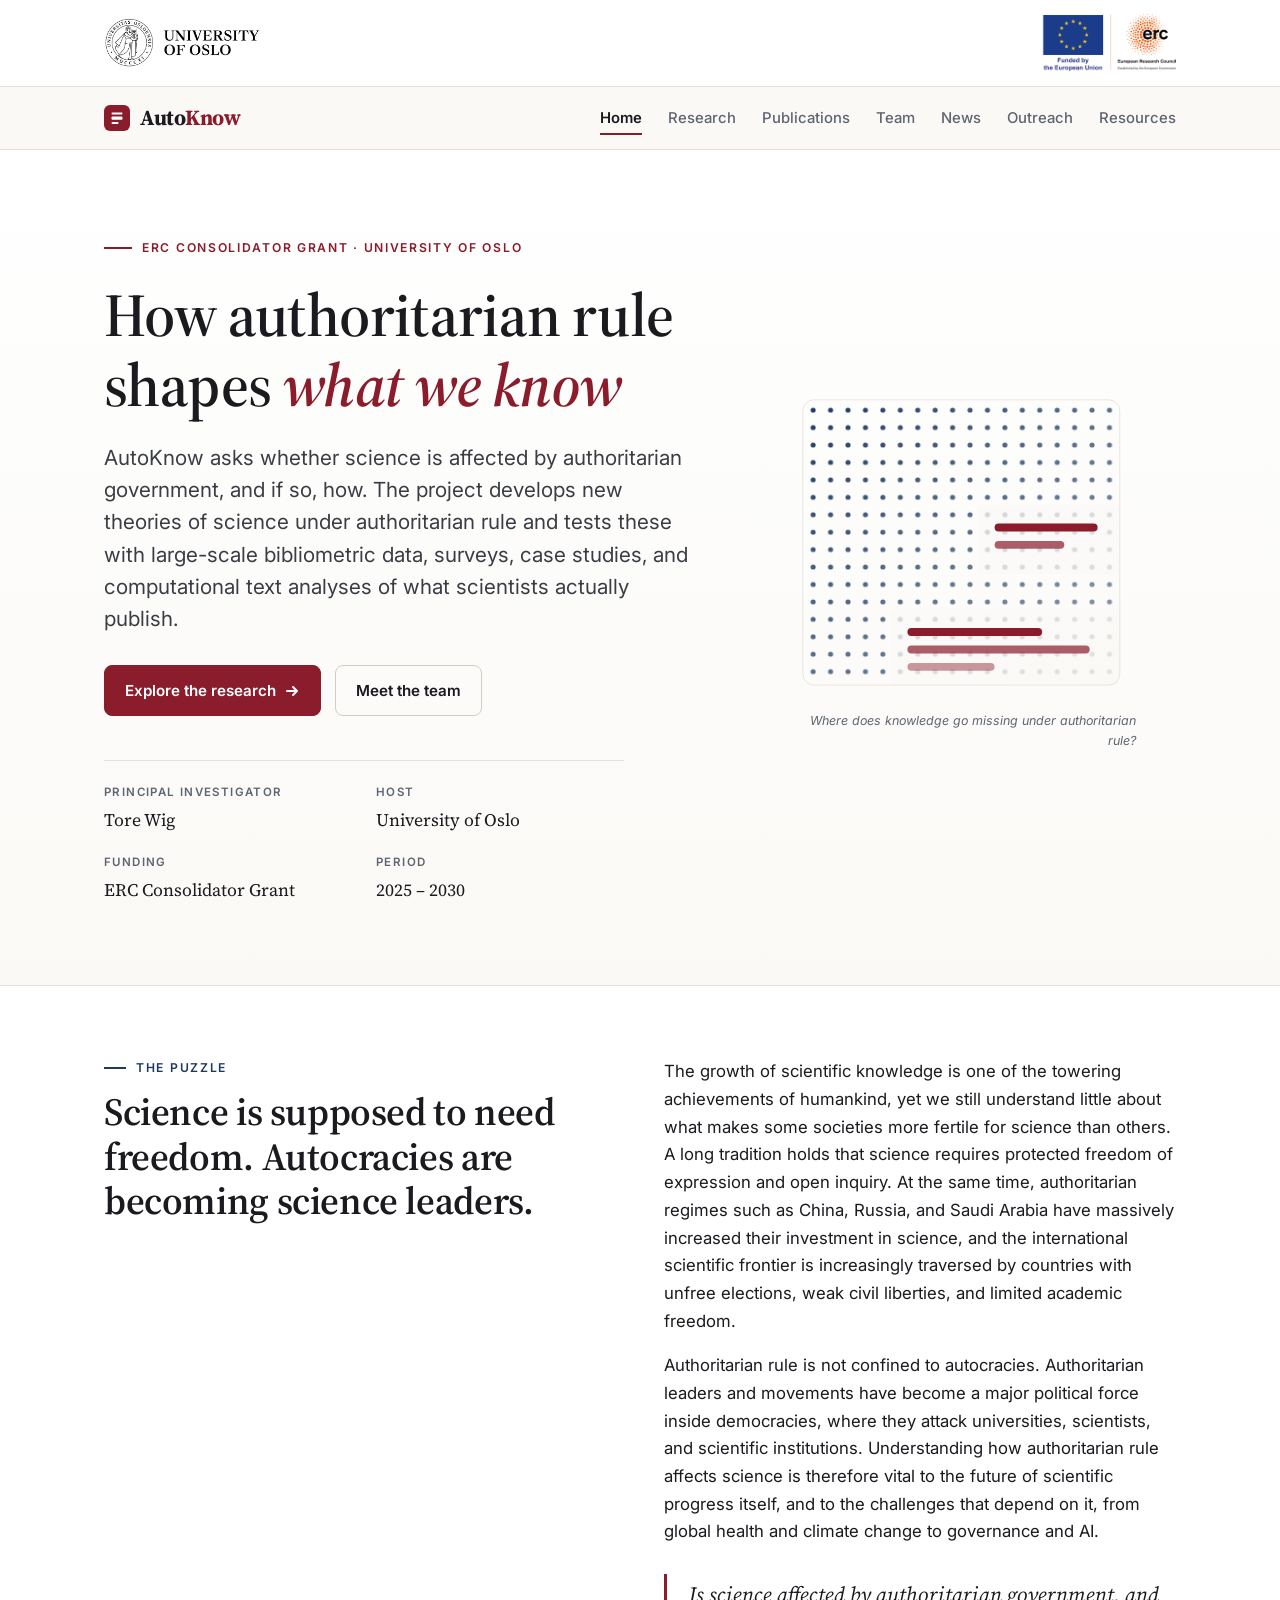
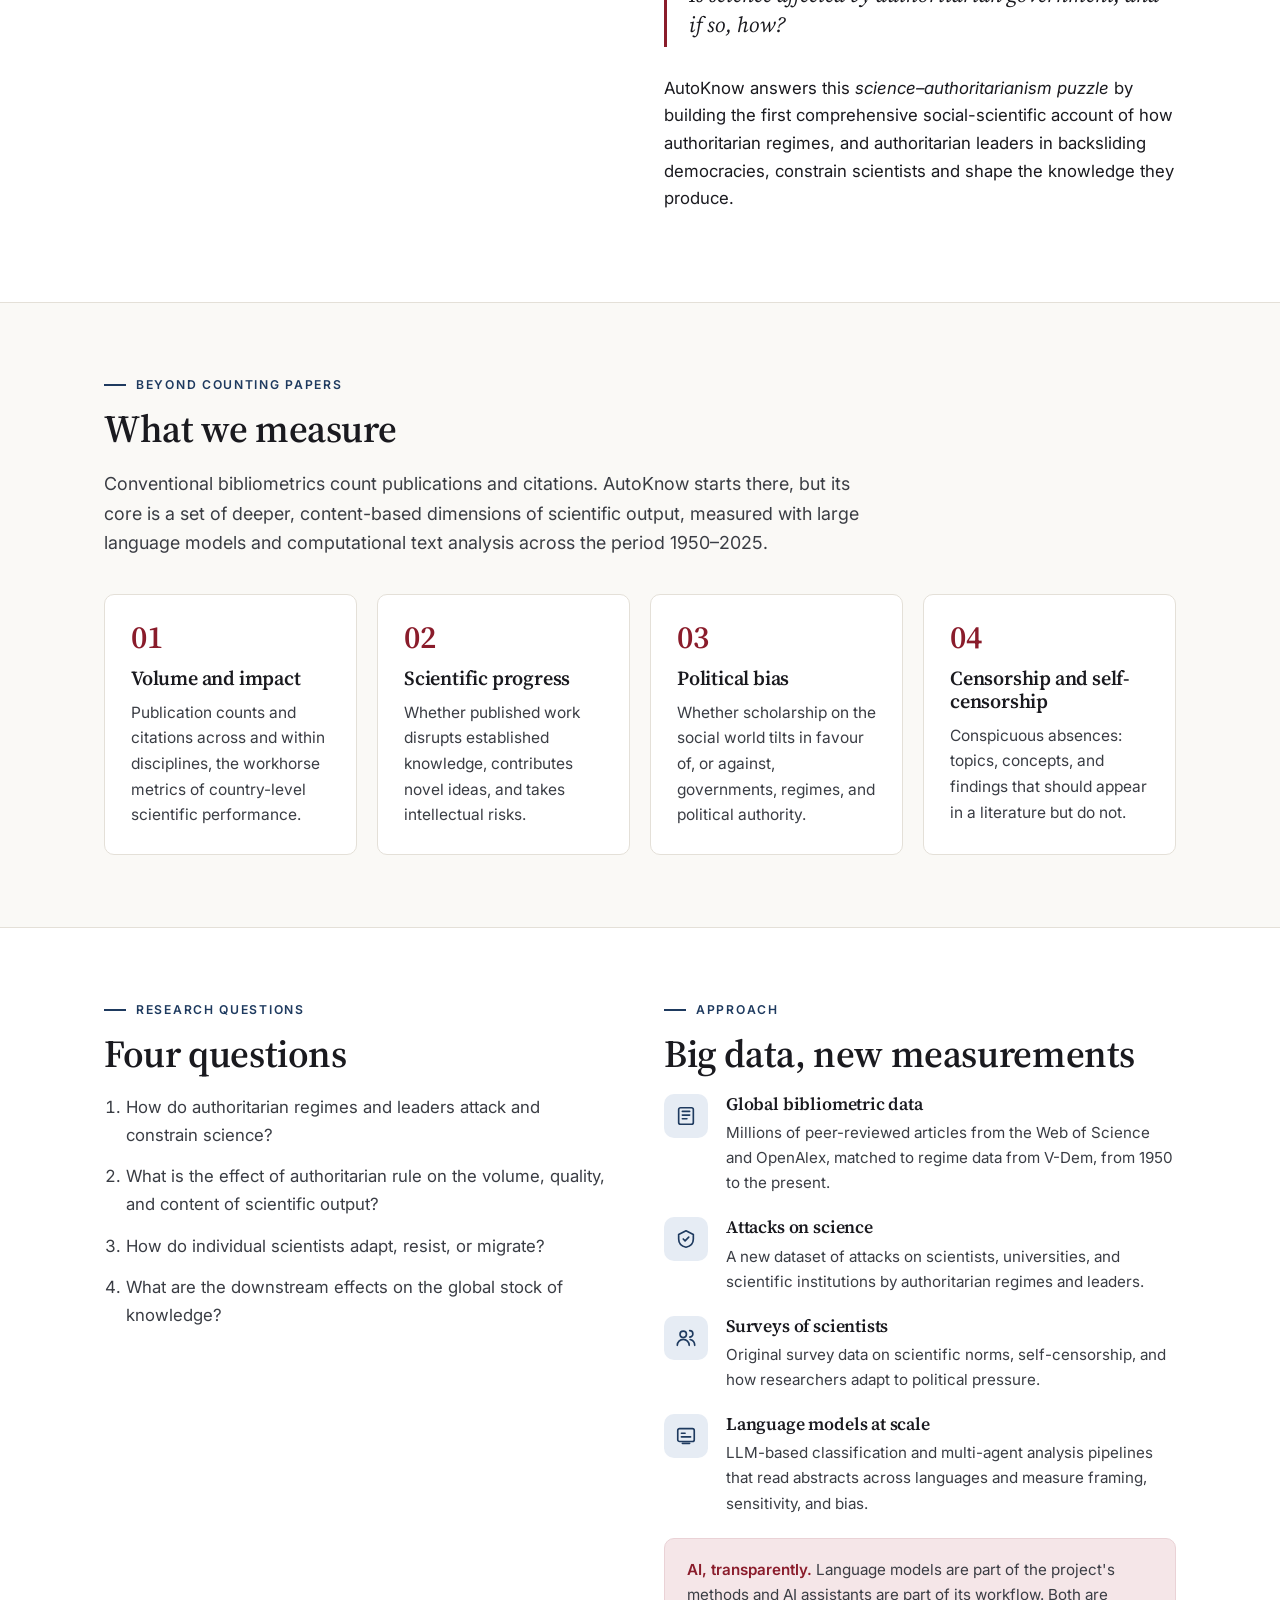
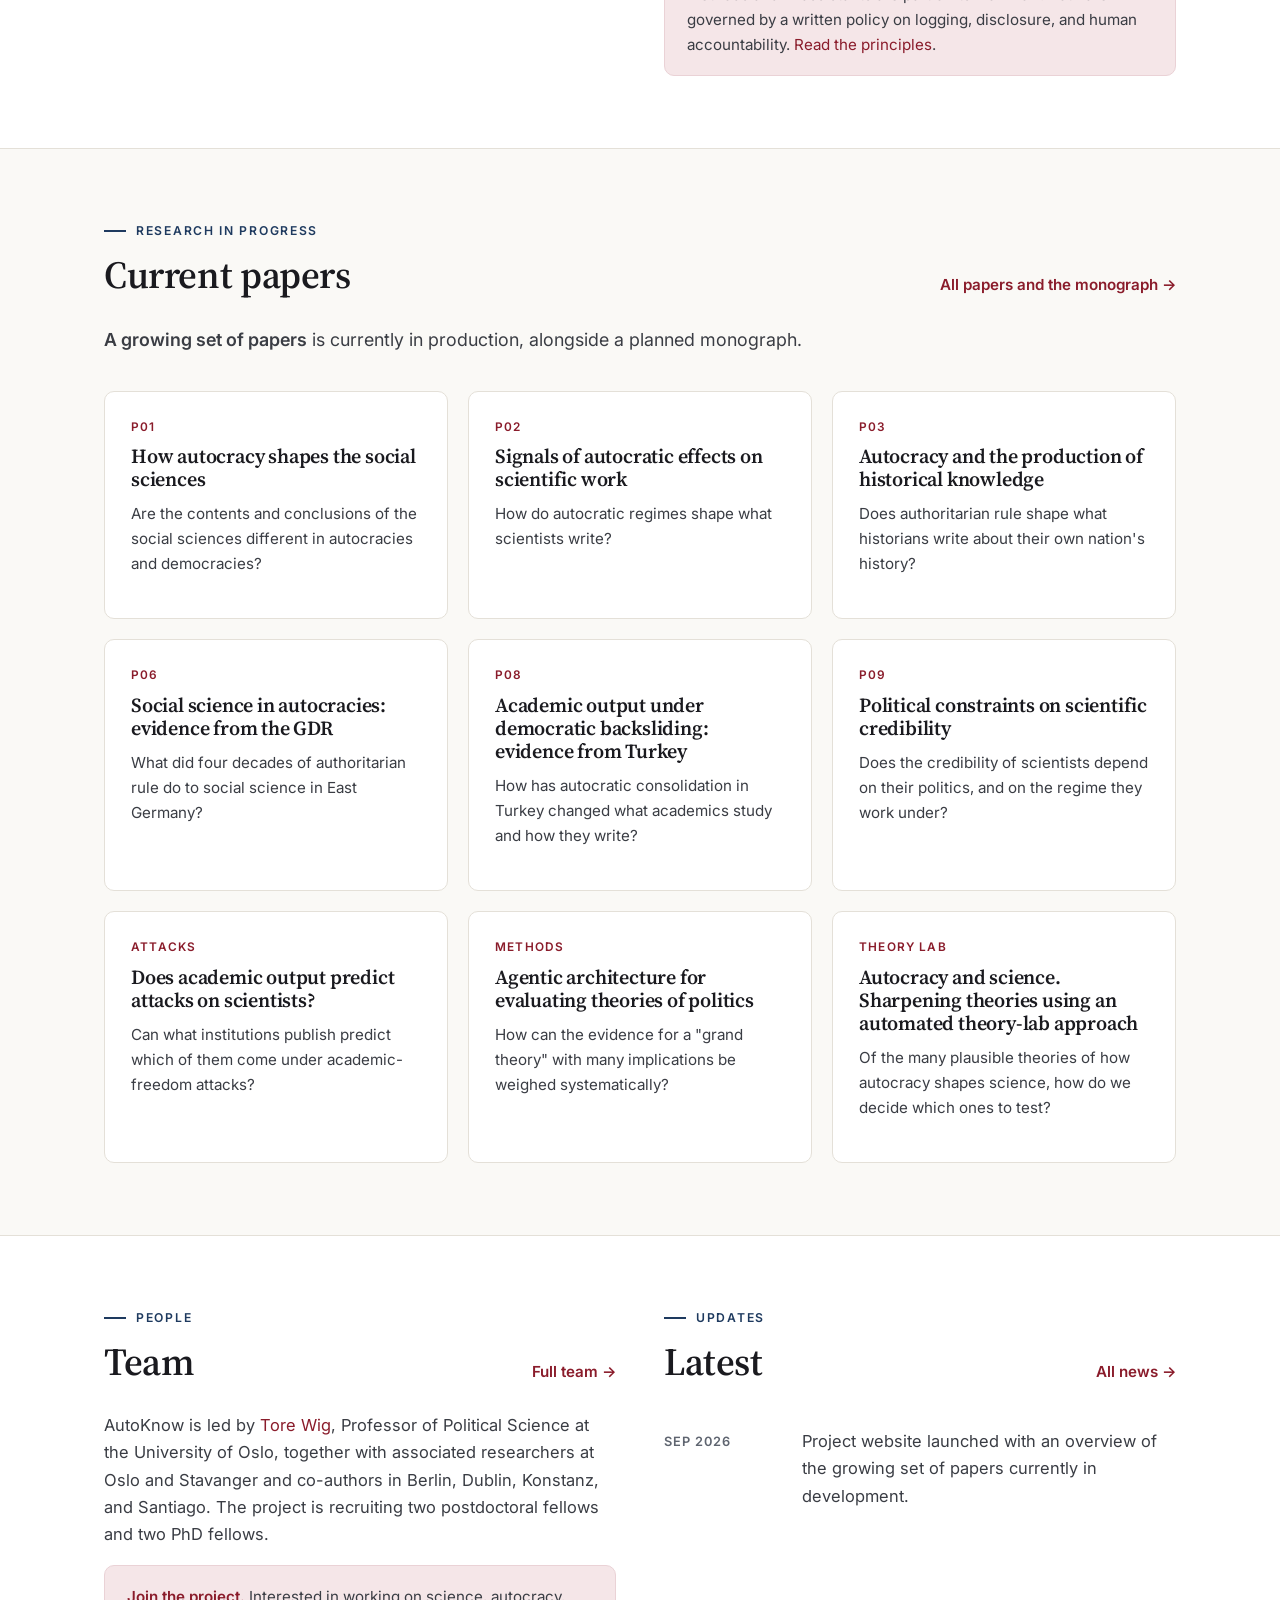
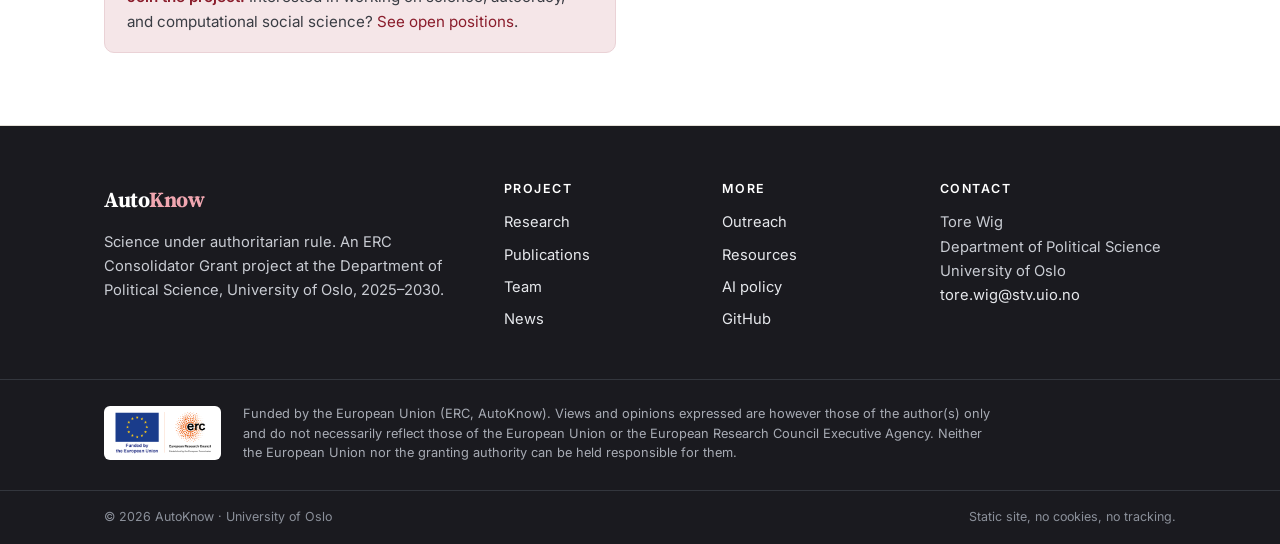
==== index.html @ f46d0885 "Launch AutoKnow project website Co-Authored-By: Claude Fable 5.1 <noreply@anthropic.com>" ====
<!DOCTYPE html>
<html lang="en">
<head>
<meta charset="UTF-8">
<meta name="viewport" content="width=device-width, initial-scale=1.0">
<title>AutoKnow — Science under Authoritarian Rule</title>
<meta name="description" content="AutoKnow is an ERC Consolidator Grant project at the University of Oslo (PI Tore Wig) studying how authoritarian rule constrains science and shapes the production of scientific knowledge.">
<meta property="og:type" content="website">
<meta property="og:title" content="AutoKnow — Science under Authoritarian Rule">
<meta property="og:description" content="How does authoritarian rule constrain science and shape scientific knowledge? An ERC Consolidator Grant project at the University of Oslo.">
<meta property="og:site_name" content="AutoKnow">
<link rel="icon" href="assets/favicon.svg" type="image/svg+xml">
<link rel="preconnect" href="https://fonts.googleapis.com">
<link rel="preconnect" href="https://fonts.gstatic.com" crossorigin>
<link href="https://fonts.googleapis.com/css2?family=Inter:wght@400;500;600&family=Source+Serif+4:ital,opsz,wght@0,8..60,400;0,8..60,600;1,8..60,400&display=swap" rel="stylesheet">
<link rel="stylesheet" href="assets/style.css">
</head>
<body>
<a class="skip" href="#main">Skip to content</a>

<div class="masthead">
  <div class="wrap mast-inner">
    <a class="mast-uio" href="https://www.uio.no/english/" target="_blank" rel="noopener"><img src="assets/uio-logo.png" alt="University of Oslo"></a>
    <a class="mast-erc" href="https://erc.europa.eu/" target="_blank" rel="noopener"><img src="assets/erc-eu-logo.png" alt="Funded by the European Union — European Research Council"></a>
  </div>
</div>

<nav class="nav" aria-label="Main">
  <div class="wrap">
    <a class="brand" href="index.html"><span class="mark" aria-hidden="true"><svg viewBox="0 0 64 64" fill="#fff"><rect x="10" y="10" width="44" height="8" rx="4"/><rect x="10" y="26" width="44" height="13" rx="4"/><rect x="10" y="48" width="28" height="8" rx="4"/></svg></span><span>Auto<em>Know</em></span></a>
    <button class="navtoggle" aria-expanded="false" aria-controls="navlinks" aria-label="Toggle navigation"><svg viewBox="0 0 20 20" fill="none" stroke="currentColor" stroke-width="2" stroke-linecap="round"><path d="M3 5h14M3 10h14M3 15h14"/></svg></button>
    <ul class="navlinks" id="navlinks">
      <li><a href="index.html" aria-current="page">Home</a></li>
      <li><a href="papers.html">Research</a></li>
      <li><a href="publications.html">Publications</a></li>
      <li><a href="team.html">Team</a></li>
      <li><a href="news.html">News</a></li>
      <li><a href="media.html">Outreach</a></li>
      <li><a href="links.html">Resources</a></li>
    </ul>
  </div>
</nav>

<main id="main">

<header class="hero">
  <div class="wrap">
    <div>
      <span class="eyebrow">ERC Consolidator Grant · University of Oslo</span>
      <h1>How authoritarian rule shapes <em>what we know</em></h1>
      <p class="lede">AutoKnow asks whether science is affected by authoritarian government, and if so, how. The project develops new theories of science under authoritarian rule and tests these with large-scale bibliometric data, surveys, case studies, and computational text analyses of what scientists actually publish.</p>
      <div class="hero-cta">
        <a class="btn" href="papers.html">Explore the research <svg viewBox="0 0 16 16" fill="none" stroke="currentColor" stroke-width="2" stroke-linecap="round" stroke-linejoin="round"><path d="M3 8h10M9 4l4 4-4 4"/></svg></a>
        <a class="btn ghost" href="team.html">Meet the team</a>
      </div>
      <div class="facts">
        <div class="fact"><b>Principal investigator</b><span>Tore Wig</span></div>
        <div class="fact"><b>Host</b><span>University of Oslo</span></div>
        <div class="fact"><b>Funding</b><span>ERC Consolidator Grant</span></div>
        <div class="fact"><b>Period</b><span>2025 – 2030</span></div>
      </div>
    </div>
    <figure class="hero-art" aria-hidden="true">
      <svg viewBox="0 0 440 400" xmlns="http://www.w3.org/2000/svg">
        <defs>
          <pattern id="dots" width="22" height="22" patternUnits="userSpaceOnUse"><circle cx="11" cy="11" r="3.2" fill="#1e3a5f"/></pattern>
          <pattern id="dotsfade" width="22" height="22" patternUnits="userSpaceOnUse"><circle cx="11" cy="11" r="3.2" fill="#1e3a5f" opacity=".18"/></pattern>
          <linearGradient id="fade" x1="0" y1="0" x2="1" y2="1"><stop offset="0" stop-color="#fff" stop-opacity="0"/><stop offset="1" stop-color="#faf9f6" stop-opacity="1"/></linearGradient>
        </defs>
        <rect x="20" y="20" width="400" height="360" rx="14" fill="url(#dots)"/>
        <!-- suppressed regions -->
        <rect x="240" y="152" width="180" height="88" rx="6" fill="url(#dotsfade)"/>
        <rect x="240" y="152" width="180" height="88" rx="6" fill="#faf9f6" opacity=".75"/>
        <rect x="130" y="284" width="290" height="96" rx="6" fill="url(#dotsfade)"/>
        <rect x="130" y="284" width="290" height="96" rx="6" fill="#faf9f6" opacity=".75"/>
        <rect x="20" y="20" width="400" height="360" rx="14" fill="url(#fade)" opacity=".55"/>
        <!-- redaction bars -->
        <rect x="262" y="176" width="130" height="10" rx="5" fill="#8a1c2b"/>
        <rect x="262" y="198" width="88" height="10" rx="5" fill="#8a1c2b" opacity=".7"/>
        <rect x="152" y="308" width="170" height="10" rx="5" fill="#8a1c2b"/>
        <rect x="152" y="330" width="230" height="10" rx="5" fill="#8a1c2b" opacity=".7"/>
        <rect x="152" y="352" width="110" height="10" rx="5" fill="#8a1c2b" opacity=".45"/>
        <rect x="20" y="20" width="400" height="360" rx="14" fill="none" stroke="#e4e0d8"/>
      </svg>
      <figcaption>Where does knowledge go missing under authoritarian rule?</figcaption>
    </figure>
  </div>
</header>

<!-- THE PUZZLE -->
<section class="alt">
  <div class="wrap two-col">
    <div>
      <p class="kicker">The puzzle</p>
      <h2>Science is supposed to need freedom. Autocracies are becoming science leaders.</h2>
    </div>
    <div class="prose">
      <p>The growth of scientific knowledge is one of the towering achievements of humankind, yet we still understand little about what makes some societies more fertile for science than others. A long tradition holds that science requires protected freedom of expression and open inquiry. At the same time, authoritarian regimes such as China, Russia, and Saudi Arabia have massively increased their investment in science, and the international scientific frontier is increasingly traversed by countries with unfree elections, weak civil liberties, and limited academic freedom.</p>
      <p>Authoritarian rule is not confined to autocracies. Authoritarian leaders and movements have become a major political force inside democracies, where they attack universities, scientists, and scientific institutions. Understanding how authoritarian rule affects science is therefore vital to the future of scientific progress itself, and to the challenges that depend on it, from global health and climate change to governance and AI.</p>
      <div class="pull">Is science affected by authoritarian government, and if so, how?</div>
      <p>AutoKnow answers this <em>science–authoritarianism puzzle</em> by building the first comprehensive social-scientific account of how authoritarian regimes, and authoritarian leaders in backsliding democracies, constrain scientists and shape the knowledge they produce.</p>
    </div>
  </div>
</section>

<!-- WHAT WE MEASURE -->
<section>
  <div class="wrap">
    <p class="kicker">Beyond counting papers</p>
    <h2>What we measure</h2>
    <p class="intro">Conventional bibliometrics count publications and citations. AutoKnow starts there, but its core is a set of deeper, content-based dimensions of scientific output, measured with large language models and computational text analysis across the period 1950–2025.</p>
    <div class="grid grid-4">
      <div class="card"><div class="num">01</div><h3>Volume and impact</h3><p>Publication counts and citations across and within disciplines, the workhorse metrics of country-level scientific performance.</p></div>
      <div class="card"><div class="num">02</div><h3>Scientific progress</h3><p>Whether published work disrupts established knowledge, contributes novel ideas, and takes intellectual risks.</p></div>
      <div class="card"><div class="num">03</div><h3>Political bias</h3><p>Whether scholarship on the social world tilts in favour of, or against, governments, regimes, and political authority.</p></div>
      <div class="card"><div class="num">04</div><h3>Censorship and self-censorship</h3><p>Conspicuous absences: topics, concepts, and findings that should appear in a literature but do not.</p></div>
    </div>
  </div>
</section>

<!-- QUESTIONS + APPROACH -->
<section class="alt">
  <div class="wrap two-col">
    <div>
      <p class="kicker">Research questions</p>
      <h2>Four questions</h2>
      <ol style="padding-left:22px;margin:0;font-size:1.05rem;color:var(--ink-2);display:grid;gap:14px">
        <li>How do authoritarian regimes and leaders attack and constrain science?</li>
        <li>What is the effect of authoritarian rule on the volume, quality, and content of scientific output?</li>
        <li>How do individual scientists adapt, resist, or migrate?</li>
        <li>What are the downstream effects on the global stock of knowledge?</li>
      </ol>
    </div>
    <div>
      <p class="kicker">Approach</p>
      <h2>Big data, new measurements</h2>
      <div style="display:grid;gap:22px;margin-top:8px">
        <div class="feature"><div class="ico"><svg viewBox="0 0 24 24" fill="none" stroke="currentColor" stroke-width="1.8" stroke-linecap="round" stroke-linejoin="round"><path d="M4 19V5a2 2 0 0 1 2-2h12a2 2 0 0 1 2 2v14M4 19a2 2 0 0 0 2 2h12a2 2 0 0 0 2-2M8 7h8M8 11h8M8 15h5"/></svg></div><div><h3>Global bibliometric data</h3><p>Millions of peer-reviewed articles from the Web of Science and OpenAlex, matched to regime data from V-Dem, from 1950 to the present.</p></div></div>
        <div class="feature"><div class="ico"><svg viewBox="0 0 24 24" fill="none" stroke="currentColor" stroke-width="1.8" stroke-linecap="round" stroke-linejoin="round"><path d="M12 3l8 4v5c0 5-3.5 8-8 9-4.5-1-8-4-8-9V7l8-4z"/><path d="M9 12l2 2 4-4"/></svg></div><div><h3>Attacks on science</h3><p>A new dataset of attacks on scientists, universities, and scientific institutions by authoritarian regimes and leaders.</p></div></div>
        <div class="feature"><div class="ico"><svg viewBox="0 0 24 24" fill="none" stroke="currentColor" stroke-width="1.8" stroke-linecap="round" stroke-linejoin="round"><circle cx="9" cy="8" r="3.5"/><path d="M2.5 20a6.5 6.5 0 0 1 13 0"/><path d="M16 4a3.5 3.5 0 0 1 0 7M21.5 20a6.5 6.5 0 0 0-5-6.3"/></svg></div><div><h3>Surveys of scientists</h3><p>Original survey data on scientific norms, self-censorship, and how researchers adapt to political pressure.</p></div></div>
        <div class="feature"><div class="ico"><svg viewBox="0 0 24 24" fill="none" stroke="currentColor" stroke-width="1.8" stroke-linecap="round" stroke-linejoin="round"><rect x="3" y="4" width="18" height="14" rx="2"/><path d="M8 20h8M7 9h4M7 13h10"/></svg></div><div><h3>Language models at scale</h3><p>LLM-based classification and multi-agent analysis pipelines that read abstracts across languages and measure framing, sensitivity, and bias.</p></div></div>
      </div>
      <div class="callout" style="margin-top:22px"><b>AI, transparently.</b> Language models are part of the project's methods and AI assistants are part of its workflow. Both are governed by a written policy on logging, disclosure, and human accountability. <a href="papers.html#ai-policy">Read the principles</a>.</div>
    </div>
  </div>
</section>

<!-- PAPERS PREVIEW -->
<section>
  <div class="wrap">
    <div class="sec-head">
      <div><p class="kicker">Research in progress</p><h2>Current papers</h2></div>
      <a class="more" href="papers.html">All papers and the monograph →</a>
    </div>
    <p class="intro"><strong>A growing set of papers</strong> is currently in production, alongside a planned monograph.</p>
    <div class="papers">
      <article class="paper">
        <div class="pid">P01</div>
        <h3><a href="papers.html#p01">How autocracy shapes the social sciences</a></h3>
        <p>Are the contents and conclusions of the social sciences different in autocracies and democracies?</p>
      </article>
      <article class="paper">
        <div class="pid">P02</div>
        <h3><a href="papers.html#p02">Signals of autocratic effects on scientific work</a></h3>
        <p>How do autocratic regimes shape what scientists write?</p>
      </article>
      <article class="paper">
        <div class="pid">P03</div>
        <h3><a href="papers.html#p03">Autocracy and the production of historical knowledge</a></h3>
        <p>Does authoritarian rule shape what historians write about their own nation's history?</p>
      </article>
      <article class="paper">
        <div class="pid">P06</div>
        <h3><a href="papers.html#p06">Social science in autocracies: evidence from the GDR</a></h3>
        <p>What did four decades of authoritarian rule do to social science in East Germany?</p>
      </article>
      <article class="paper">
        <div class="pid">P08</div>
        <h3><a href="papers.html#p08">Academic output under democratic backsliding: evidence from Turkey</a></h3>
        <p>How has autocratic consolidation in Turkey changed what academics study and how they write?</p>
      </article>
      <article class="paper">
        <div class="pid">P09</div>
        <h3><a href="papers.html#p09">Political constraints on scientific credibility</a></h3>
        <p>Does the credibility of scientists depend on their politics, and on the regime they work under?</p>
      </article>
      <article class="paper">
        <div class="pid">Attacks</div>
        <h3><a href="papers.html#attacks">Does academic output predict attacks on scientists?</a></h3>
        <p>Can what institutions publish predict which of them come under academic-freedom attacks?</p>
      </article>
      <article class="paper">
        <div class="pid">Methods</div>
        <h3><a href="papers.html#agentic">Agentic architecture for evaluating theories of politics</a></h3>
        <p>How can the evidence for a "grand theory" with many implications be weighed systematically?</p>
      </article>
      <article class="paper">
        <div class="pid">Theory Lab</div>
        <h3><a href="papers.html#theorylab">Autocracy and science. Sharpening theories using an automated theory-lab approach</a></h3>
        <p>Of the many plausible theories of how autocracy shapes science, how do we decide which ones to test?</p>
      </article>
    </div>
  </div>
</section>

<!-- TEAM + NEWS -->
<section class="alt">
  <div class="wrap two-col">
    <div>
      <div class="sec-head"><div><p class="kicker">People</p><h2>Team</h2></div><a class="more" href="team.html">Full team →</a></div>
      <p style="color:var(--ink-2)">AutoKnow is led by <a href="team.html">Tore Wig</a>, Professor of Political Science at the University of Oslo, together with associated researchers at Oslo and Stavanger and co-authors in Berlin, Dublin, Konstanz, and Santiago. The project is recruiting two postdoctoral fellows and two PhD fellows.</p>
      <div class="callout"><b>Join the project.</b> Interested in working on science, autocracy, and computational social science? <a href="team.html#positions">See open positions</a>.</div>
    </div>
    <div>
      <div class="sec-head"><div><p class="kicker">Updates</p><h2>Latest</h2></div><a class="more" href="news.html">All news →</a></div>
      <div class="newslist">
        <div class="newsitem"><time>Sep 2026</time><p>Project website launched with an overview of the growing set of papers currently in development.</p></div>
      </div>
    </div>
  </div>
</section>

</main>

<footer>
  <div class="wrap foot-grid">
    <div>
      <a class="brand" href="index.html"><span>Auto<em>Know</em></span></a>
      <p>Science under authoritarian rule. An ERC Consolidator Grant project at the Department of Political Science, University of Oslo, 2025–2030.</p>
    </div>
    <div>
      <h4>Project</h4>
      <ul><li><a href="papers.html">Research</a></li><li><a href="publications.html">Publications</a></li><li><a href="team.html">Team</a></li><li><a href="news.html">News</a></li></ul>
    </div>
    <div>
      <h4>More</h4>
      <ul><li><a href="media.html">Outreach</a></li><li><a href="links.html">Resources</a></li><li><a href="papers.html#ai-policy">AI policy</a></li><li><a href="https://github.com/torewig" target="_blank" rel="noopener">GitHub</a></li></ul>
    </div>
    <div>
      <h4>Contact</h4>
      <p>Tore Wig<br>Department of Political Science<br>University of Oslo<br><a href="mailto:tore.wig@stv.uio.no">tore.wig@stv.uio.no</a></p>
    </div>
  </div>
  <div class="funding">
    <div class="wrap">
      <img src="assets/erc-eu-logo.png" alt="Funded by the European Union — European Research Council">
      <span>Funded by the European Union (ERC, AutoKnow). Views and opinions expressed are however those of the author(s) only and do not necessarily reflect those of the European Union or the European Research Council Executive Agency. Neither the European Union nor the granting authority can be held responsible for them.</span>
    </div>
  </div>
  <div class="colophon"><div class="wrap"><span>© <span data-year>2026</span> AutoKnow · University of Oslo</span><span>Static site, no cookies, no tracking.</span></div></div>
</footer>

<script src="assets/site.js"></script>
</body>
</html>
---- assets/style.css ----
/* ==========================================================================
   AutoKnow — project website stylesheet
   Fonts: Source Serif 4 (display) + Inter (text), loaded from Google Fonts.
   ========================================================================== */

:root{
  --paper:#faf9f6;
  --white:#ffffff;
  --ink:#1a1a1f;
  --ink-2:#3a3d44;
  --muted:#5f6570;
  --line:#e4e0d8;
  --line-2:#d3cec4;
  --soft:#f2efe9;
  --accent:#8a1c2b;        /* oxblood */
  --accent-2:#b5303f;
  --accent-soft:#f5e6e8;
  --navy:#1e3a5f;
  --navy-soft:#e6ecf4;
  --gold:#b8862b;
  --serif:"Source Serif 4","Iowan Old Style","Palatino Linotype",Georgia,"Times New Roman",serif;
  --sans:"Inter",-apple-system,BlinkMacSystemFont,"Segoe UI",Roboto,Helvetica,Arial,sans-serif;
  --maxw:1120px;
  --radius:10px;
  --shadow:0 10px 30px rgba(26,26,31,.08);
}

*{box-sizing:border-box}
html{scroll-behavior:smooth;-webkit-text-size-adjust:100%}
body{
  margin:0;
  font-family:var(--sans);
  font-size:16.5px;
  line-height:1.65;
  color:var(--ink);
  background:var(--paper);
  -webkit-font-smoothing:antialiased;
}
img{max-width:100%}
a{color:var(--accent);text-decoration:none}
a:hover{text-decoration:underline;text-underline-offset:3px}
a:focus-visible,button:focus-visible{outline:2px solid var(--navy);outline-offset:3px;border-radius:4px}
h1,h2,h3,h4{font-family:var(--serif);font-weight:600;line-height:1.15;letter-spacing:-0.01em;margin:0}
h1{font-size:clamp(2.3rem,5vw,3.8rem)}
h2{font-size:clamp(1.7rem,3.3vw,2.4rem)}
h3{font-size:1.25rem}
p{margin:0 0 1em}
strong,b{font-weight:600}
.wrap{max-width:var(--maxw);margin:0 auto;padding:0 24px}
.skip{position:absolute;left:-999px;top:8px;background:var(--ink);color:#fff;padding:8px 14px;z-index:999;border-radius:6px}
.skip:focus{left:12px}

/* --------------------------------------------------------------------------
   Masthead + nav
   -------------------------------------------------------------------------- */
.masthead{background:var(--white);border-bottom:1px solid var(--line)}
.mast-inner{display:flex;align-items:center;justify-content:space-between;gap:20px;padding:14px 24px}
.mast-inner a{display:block;line-height:0}
.mast-inner a:hover{text-decoration:none;opacity:.85}
.mast-uio img{height:50px;width:auto}
.mast-erc img{height:58px;width:auto}
@media(max-width:560px){.mast-uio img{height:34px}.mast-erc img{height:40px}}

.nav{
  position:sticky;top:0;z-index:50;
  background:rgba(250,249,246,.92);
  backdrop-filter:saturate(180%) blur(12px);
  -webkit-backdrop-filter:saturate(180%) blur(12px);
  border-bottom:1px solid var(--line);
}
.nav .wrap{display:flex;align-items:center;justify-content:space-between;height:62px}
.brand{font-family:var(--serif);font-weight:700;font-size:1.35rem;letter-spacing:-0.02em;color:var(--ink);display:flex;align-items:center;gap:10px}
.brand:hover{text-decoration:none}
.brand .mark{width:26px;height:26px;border-radius:6px;background:var(--accent);display:inline-grid;place-items:center;flex:none}
.brand .mark svg{width:16px;height:16px;display:block}
.brand em{font-style:normal;color:var(--accent)}
.navlinks{display:flex;gap:26px;font-size:.93rem;font-weight:500;margin:0;padding:0;list-style:none}
.navlinks a{color:var(--muted);padding:6px 0;border-bottom:2px solid transparent}
.navlinks a:hover{color:var(--ink);text-decoration:none}
.navlinks a[aria-current="page"]{color:var(--ink);font-weight:600;border-bottom-color:var(--accent)}
.navtoggle{display:none;background:none;border:1px solid var(--line-2);border-radius:8px;padding:8px 10px;cursor:pointer;color:var(--ink)}
.navtoggle svg{display:block;width:20px;height:20px}
@media(max-width:800px){
  .navtoggle{display:block}
  .navlinks{
    display:none;position:absolute;left:0;right:0;top:62px;
    flex-direction:column;gap:0;background:var(--white);border-bottom:1px solid var(--line);
    padding:8px 24px 14px;box-shadow:var(--shadow);
  }
  .navlinks.open{display:flex}
  .navlinks a{display:block;padding:12px 0;border-bottom:1px solid var(--line)}
  .navlinks a[aria-current="page"]{border-bottom-color:var(--line)}
  .navlinks li:last-child a{border-bottom:none}
}

/* --------------------------------------------------------------------------
   Hero (home)
   -------------------------------------------------------------------------- */
.hero{
  position:relative;overflow:hidden;
  background:linear-gradient(180deg,#fff 0%,var(--paper) 100%);
  border-bottom:1px solid var(--line);
}
.hero .wrap{display:grid;grid-template-columns:minmax(0,1.25fr) minmax(0,.9fr);gap:48px;align-items:center;padding-top:80px;padding-bottom:80px}
@media(max-width:900px){.hero .wrap{grid-template-columns:1fr;padding-top:56px;padding-bottom:56px}.hero-art{display:none}}
.eyebrow{
  display:inline-flex;align-items:center;gap:10px;
  font-size:.76rem;font-weight:600;letter-spacing:.14em;text-transform:uppercase;color:var(--accent);
  margin-bottom:22px;
}
.eyebrow::before{content:"";width:28px;height:2px;background:var(--accent)}
.hero h1{margin-bottom:22px}
.hero h1 em{font-style:italic;color:var(--accent)}
.lede{font-size:clamp(1.08rem,1.9vw,1.3rem);color:var(--ink-2);max-width:620px;line-height:1.55}
.hero-cta{display:flex;flex-wrap:wrap;gap:14px;margin-top:30px}
.btn{
  display:inline-flex;align-items:center;gap:8px;
  font-weight:600;font-size:.95rem;padding:12px 20px;border-radius:8px;
  border:1px solid var(--accent);background:var(--accent);color:#fff;transition:background .15s,transform .15s;
}
.btn:hover{background:var(--accent-2);text-decoration:none;transform:translateY(-1px)}
.btn.ghost{background:transparent;color:var(--ink);border-color:var(--line-2)}
.btn.ghost:hover{background:var(--white);border-color:var(--ink)}
.btn svg{width:16px;height:16px}
.facts{display:grid;grid-template-columns:repeat(2,minmax(0,1fr));gap:18px 24px;margin-top:44px;border-top:1px solid var(--line);padding-top:22px;max-width:520px}
.fact{padding-right:18px}
.fact b{display:block;font-size:.72rem;letter-spacing:.12em;text-transform:uppercase;color:var(--muted);font-weight:600;margin-bottom:4px}
.fact span{font-family:var(--serif);font-size:1.1rem;color:var(--ink)}
.hero-art{position:relative}
.hero-art svg{width:100%;height:auto;display:block}
.hero-art figcaption{font-size:.78rem;color:var(--muted);margin-top:10px;text-align:right;font-style:italic}

/* --------------------------------------------------------------------------
   Page header (subpages)
   -------------------------------------------------------------------------- */
.pagehead{background:var(--white);border-bottom:1px solid var(--line);padding:56px 0 48px}
.pagehead h1{font-size:clamp(2rem,4.2vw,3rem);margin:0 0 14px}
.pagehead p{color:var(--ink-2);font-size:1.12rem;max-width:720px;margin:0}

/* --------------------------------------------------------------------------
   Sections
   -------------------------------------------------------------------------- */
section{padding:72px 0;border-bottom:1px solid var(--line)}
section.alt{background:var(--white)}
section.tight{padding:52px 0}
.kicker{font-size:.76rem;font-weight:600;letter-spacing:.14em;text-transform:uppercase;color:var(--navy);margin:0 0 12px;display:flex;align-items:center;gap:10px}
.kicker::before{content:"";width:22px;height:2px;background:var(--navy)}
section h2{margin-bottom:18px}
.intro{font-size:1.12rem;color:var(--ink-2);max-width:760px;margin-bottom:36px}
.sec-head{display:flex;justify-content:space-between;align-items:flex-end;gap:24px;flex-wrap:wrap;margin-bottom:28px}
.sec-head h2{margin:0}
.sec-head .more{font-weight:600;font-size:.95rem;white-space:nowrap}
.prose{max-width:760px}
.prose p{font-size:1.05rem}
.prose h3{margin:32px 0 10px}
.two-col{display:grid;grid-template-columns:minmax(0,1fr) minmax(0,1fr);gap:48px;align-items:start}
@media(max-width:800px){.two-col{grid-template-columns:1fr;gap:28px}}
.pull{
  border-left:3px solid var(--accent);padding:6px 0 6px 22px;margin:28px 0;
  font-family:var(--serif);font-size:1.35rem;line-height:1.4;color:var(--ink);font-style:italic;
}

/* Card grids */
.grid{display:grid;gap:20px}
.grid-2{grid-template-columns:repeat(auto-fit,minmax(300px,1fr))}
.grid-3{grid-template-columns:repeat(auto-fit,minmax(260px,1fr))}
.grid-4{grid-template-columns:repeat(auto-fit,minmax(220px,1fr))}
.card{background:var(--white);border:1px solid var(--line);border-radius:var(--radius);padding:26px}
.card h3{margin-bottom:10px}
.card p{margin:0;color:var(--ink-2);font-size:.97rem}
.card .num{font-family:var(--serif);font-size:2rem;color:var(--accent);line-height:1;margin-bottom:14px;font-weight:600}
.card.hyp{position:relative;padding-top:30px}
.card.hyp .tag-top{position:absolute;top:-11px;left:22px;background:var(--navy);color:#fff;font-size:.7rem;font-weight:600;letter-spacing:.1em;text-transform:uppercase;padding:4px 10px;border-radius:999px}
.card.hyp p em{font-style:italic;color:var(--ink)}

/* Feature list (approach) */
.feature{display:flex;gap:18px;align-items:flex-start}
.feature .ico{flex:none;width:44px;height:44px;border-radius:10px;background:var(--navy-soft);color:var(--navy);display:grid;place-items:center}
.feature .ico svg{width:22px;height:22px}
.feature h3{font-size:1.1rem;margin-bottom:6px}
.feature p{font-size:.95rem;color:var(--ink-2);margin:0}

/* --------------------------------------------------------------------------
   Work-package timeline (Gantt)
   -------------------------------------------------------------------------- */
.gantt{background:var(--white);border:1px solid var(--line);border-radius:var(--radius);overflow:hidden}
.gantt-head,.gantt-row{display:grid;grid-template-columns:minmax(220px,1.2fr) minmax(320px,2fr) 120px;align-items:center;gap:16px;padding:12px 18px;border-bottom:1px solid var(--line)}
.gantt-head{background:var(--soft);font-size:.72rem;letter-spacing:.1em;text-transform:uppercase;color:var(--muted);font-weight:600}
.gantt-row:last-child{border-bottom:none}
.gantt-row .wp b{font-family:var(--serif);color:var(--navy);font-size:1rem;margin-right:8px}
.gantt-row .wp span{font-size:.95rem}
.years{display:grid;grid-template-columns:repeat(5,1fr);font-size:.72rem;color:var(--muted);text-align:left}
.years span{border-left:1px solid var(--line);padding-left:6px}
.bar-wrap{position:relative;height:16px;background:repeating-linear-gradient(90deg,var(--line) 0 1px,transparent 1px 20%)}
.bar{position:absolute;top:0;height:16px;border-radius:4px;background:var(--navy)}
.bar.acc{background:var(--accent)}
.bar.soft{background:var(--gold)}
.gantt .months{font-size:.85rem;color:var(--muted);text-align:right;white-space:nowrap}
@media(max-width:720px){
  .gantt-head{display:none}
  .gantt-row{grid-template-columns:1fr;gap:8px}
  .gantt .months{text-align:left}
}

/* --------------------------------------------------------------------------
   Badges & tags
   -------------------------------------------------------------------------- */
.badge{display:inline-block;font-size:.72rem;font-weight:600;padding:3px 10px;border-radius:999px;white-space:nowrap;letter-spacing:.02em}
.b-draft{background:#e5eef9;color:#1e3a5f}
.b-analysis{background:#fdf1dd;color:#9a5a08}
.b-design{background:#ece6f5;color:#5d3b93}
.b-scoping{background:#ecedef;color:#5f6570}
.b-data{background:#e6f3ea;color:#1f6b3a}
.b-active{background:#e6f3ea;color:#1f6b3a}
.b-plan{background:var(--accent-soft);color:var(--accent)}
.b-new{background:var(--accent);color:#fff}
.tag{font-size:.74rem;font-weight:500;color:var(--muted);background:var(--soft);border:1px solid var(--line);padding:3px 9px;border-radius:6px}
.row{display:flex;flex-wrap:wrap;gap:8px;align-items:center}

/* --------------------------------------------------------------------------
   Paper cards
   -------------------------------------------------------------------------- */
.papers{display:grid;grid-template-columns:repeat(auto-fit,minmax(300px,1fr));gap:20px}
.paper{
  background:var(--white);border:1px solid var(--line);border-radius:var(--radius);padding:26px;
  display:flex;flex-direction:column;transition:box-shadow .2s,transform .2s;
}
.paper:hover{box-shadow:var(--shadow);transform:translateY(-2px)}
.pid{font-size:.74rem;font-weight:600;color:var(--accent);letter-spacing:.1em;text-transform:uppercase}
.paper h3{margin:8px 0 10px;font-size:1.25rem}
.paper h3 a{color:var(--ink)}
.paper p{font-size:.95rem;color:var(--ink-2);margin:0 0 16px;flex:1}
.paper .row{margin-bottom:14px}
.paper .foot{display:flex;flex-wrap:wrap;justify-content:space-between;gap:10px;font-size:.86rem;border-top:1px solid var(--line);padding-top:14px;color:var(--muted)}

/* Detailed paper entry */
.paper-detail{background:var(--white);border:1px solid var(--line);border-radius:var(--radius);padding:34px;margin-bottom:24px;scroll-margin-top:80px}
.paper-detail h2{font-size:1.55rem;margin:8px 0 14px}
.paper-detail .row{margin-bottom:18px}
.paper-detail p{margin:0 0 14px;color:var(--ink-2)}
.paper-detail .dl{display:grid;grid-template-columns:150px 1fr;gap:8px 20px;font-size:.93rem;margin:18px 0 0;border-top:1px solid var(--line);padding-top:18px}
.paper-detail .dl dt{color:var(--muted);font-weight:600}
.paper-detail .dl dd{margin:0}
.paper-detail .finding{background:var(--soft);border-left:3px solid var(--gold);padding:12px 16px;border-radius:0 8px 8px 0;font-size:.95rem;margin:4px 0 16px}
.paper-detail .finding b{color:var(--ink)}
@media(max-width:600px){.paper-detail{padding:24px}.paper-detail .dl{grid-template-columns:1fr;gap:2px 0}.paper-detail .dl dt{margin-top:10px}}
.paper-index{display:flex;flex-wrap:wrap;gap:8px;margin-bottom:34px}
.paper-index a{font-size:.85rem;font-weight:500;border:1px solid var(--line-2);border-radius:999px;padding:6px 14px;color:var(--ink-2);background:var(--white)}
.paper-index a:hover{border-color:var(--accent);color:var(--accent);text-decoration:none}

/* --------------------------------------------------------------------------
   Tables
   -------------------------------------------------------------------------- */
.tablewrap{overflow-x:auto;border:1px solid var(--line);border-radius:var(--radius);background:var(--white)}
table{width:100%;border-collapse:collapse;font-size:.95rem;min-width:560px}
th,td{text-align:left;padding:13px 16px;border-bottom:1px solid var(--line);vertical-align:top}
th{background:var(--soft);font-size:.72rem;letter-spacing:.1em;text-transform:uppercase;color:var(--muted);font-weight:600}
tr:last-child td{border-bottom:none}

/* --------------------------------------------------------------------------
   Team
   -------------------------------------------------------------------------- */
.team{display:grid;grid-template-columns:repeat(auto-fill,minmax(230px,1fr));gap:20px}
.member{background:var(--white);border:1px solid var(--line);border-radius:var(--radius);padding:24px;display:flex;flex-direction:column}
.member.lead{grid-column:span 2}
@media(max-width:560px){.member.lead{grid-column:span 1}}
.avatar{
  width:64px;height:64px;border-radius:50%;margin-bottom:16px;flex:none;
  background:linear-gradient(135deg,var(--accent),#c9535f);color:#fff;
  display:grid;place-items:center;font-family:var(--serif);font-weight:600;font-size:1.3rem;
  overflow:hidden;
}
.avatar.navy{background:linear-gradient(135deg,var(--navy),#3f6494)}
.avatar.grey{background:linear-gradient(135deg,#8a8f98,#b6bac2)}
.avatar img{width:100%;height:100%;object-fit:cover}
.member h3{font-size:1.12rem;margin-bottom:4px}
.member .role{font-size:.88rem;color:var(--muted);margin:0 0 10px}
.member .bio{font-size:.92rem;color:var(--ink-2);margin:0 0 12px}
.member .links{margin-top:auto;display:flex;flex-wrap:wrap;gap:12px;font-size:.85rem;font-weight:500}
.positions{background:var(--navy);color:#fff;border-radius:var(--radius);padding:34px;display:grid;grid-template-columns:minmax(0,1.5fr) minmax(0,1fr);gap:32px;align-items:center}
.positions h2,.positions h3{color:#fff}
.positions p{color:#d8e0ec;margin:0}
.positions .btn{background:#fff;color:var(--navy);border-color:#fff}
.positions .btn:hover{background:#eef2f8}
.positions ul{margin:14px 0 0;padding-left:18px;color:#d8e0ec}
@media(max-width:720px){.positions{grid-template-columns:1fr}}

/* --------------------------------------------------------------------------
   News / timeline
   -------------------------------------------------------------------------- */
.timeline{list-style:none;margin:0;padding:0;border-left:2px solid var(--line-2);margin-left:8px}
.timeline li{position:relative;padding:0 0 34px 30px}
.timeline li::before{content:"";position:absolute;left:-8px;top:8px;width:14px;height:14px;border-radius:50%;background:var(--white);border:3px solid var(--accent)}
.timeline time{display:block;font-size:.78rem;font-weight:600;letter-spacing:.1em;text-transform:uppercase;color:var(--muted);margin-bottom:4px}
.timeline h3{font-size:1.15rem;margin-bottom:6px}
.timeline p{margin:0;color:var(--ink-2);font-size:.97rem;max-width:680px}
.newslist{display:grid;gap:0}
.newsitem{display:grid;grid-template-columns:120px 1fr;gap:18px;padding:16px 0;border-bottom:1px solid var(--line)}
.newsitem:last-child{border-bottom:none}
.newsitem time{font-size:.8rem;font-weight:600;letter-spacing:.08em;text-transform:uppercase;color:var(--muted);padding-top:3px}
.newsitem p{margin:0;color:var(--ink-2)}
@media(max-width:520px){.newsitem{grid-template-columns:1fr;gap:4px}}

/* --------------------------------------------------------------------------
   Links, empty states, misc
   -------------------------------------------------------------------------- */
.linkgrid{display:grid;grid-template-columns:repeat(auto-fit,minmax(240px,1fr));gap:16px}
.linkcard{
  background:var(--white);border:1px solid var(--line);border-radius:var(--radius);padding:20px 22px;display:block;
  transition:border-color .15s,background .15s,transform .15s;
}
.linkcard:hover{border-color:var(--accent);text-decoration:none;transform:translateY(-1px)}
.linkcard b{display:flex;justify-content:space-between;align-items:center;gap:8px;color:var(--ink);font-size:1rem;margin-bottom:4px}
.linkcard b::after{content:"↗";color:var(--accent);font-size:.9rem}
.linkcard span{font-size:.88rem;color:var(--muted)}
.empty{
  background:var(--white);border:1px dashed var(--line-2);border-radius:var(--radius);
  padding:36px 28px;text-align:center;color:var(--muted);
}
.empty strong{color:var(--ink);display:block;font-family:var(--serif);font-size:1.15rem;margin-bottom:6px}
.publist{list-style:none;margin:24px 0 0;padding:0}
.publist li{padding:20px 0;border-bottom:1px solid var(--line);max-width:760px}
.publist li:last-child{border-bottom:none}
.publist .pubtitle{font-family:var(--serif);font-size:1.15rem;color:var(--ink);margin:0 0 4px}
.publist .pubmeta{margin:0;font-size:.95rem;color:var(--ink-2)}
.publist .pubmeta em{color:var(--ink-2)}
.publist .pubstatus{display:inline-block;margin-left:8px;font-size:.72rem;font-weight:600;letter-spacing:.08em;text-transform:uppercase;color:var(--accent)}
.note{font-size:.86rem;color:var(--muted);margin-top:18px}
.contact-box{background:var(--white);border:1px solid var(--line);border-radius:var(--radius);padding:28px}
.contact-box dl{margin:0;display:grid;grid-template-columns:110px 1fr;gap:10px 16px;font-size:.97rem}
.contact-box dt{color:var(--muted);font-weight:600}
.contact-box dd{margin:0}
.callout{background:var(--accent-soft);border:1px solid #ead2d6;border-radius:var(--radius);padding:18px 22px;font-size:.95rem;color:var(--ink-2)}
.callout b{color:var(--accent)}

/* --------------------------------------------------------------------------
   Footer
   -------------------------------------------------------------------------- */
footer{background:var(--ink);color:#c9ccd3;padding:56px 0 0;font-size:.92rem}
.foot-grid{display:grid;grid-template-columns:2fr 1fr 1fr 1.3fr;gap:36px;padding-bottom:40px}
@media(max-width:800px){.foot-grid{grid-template-columns:1fr 1fr}}
@media(max-width:520px){.foot-grid{grid-template-columns:1fr}}
footer h4{color:#fff;font-family:var(--sans);font-size:.78rem;letter-spacing:.12em;text-transform:uppercase;margin:0 0 14px}
footer .brand{color:#fff;margin-bottom:12px}
footer .brand em{color:#f0a6b0}
footer p{margin:0 0 10px;max-width:400px}
footer ul{list-style:none;margin:0;padding:0}
footer li{margin-bottom:8px}
footer a{color:#e6e8ec}
footer a:hover{color:#fff}
.funding{border-top:1px solid #33363d;padding:24px 0 28px}
.funding .wrap{display:flex;align-items:center;gap:22px;flex-wrap:wrap}
.funding img{height:54px;width:auto;background:#fff;padding:6px 10px;border-radius:6px}
.funding span{font-size:.8rem;color:#a7abb4;max-width:760px;line-height:1.5}
.colophon{border-top:1px solid #33363d;padding:16px 0;font-size:.78rem;color:#8b909a}
.colophon .wrap{display:flex;justify-content:space-between;gap:12px;flex-wrap:wrap}

@media print{
  .nav,.navtoggle,.hero-art,footer .foot-grid{display:none}
  body{background:#fff}
  section{padding:24px 0}
}
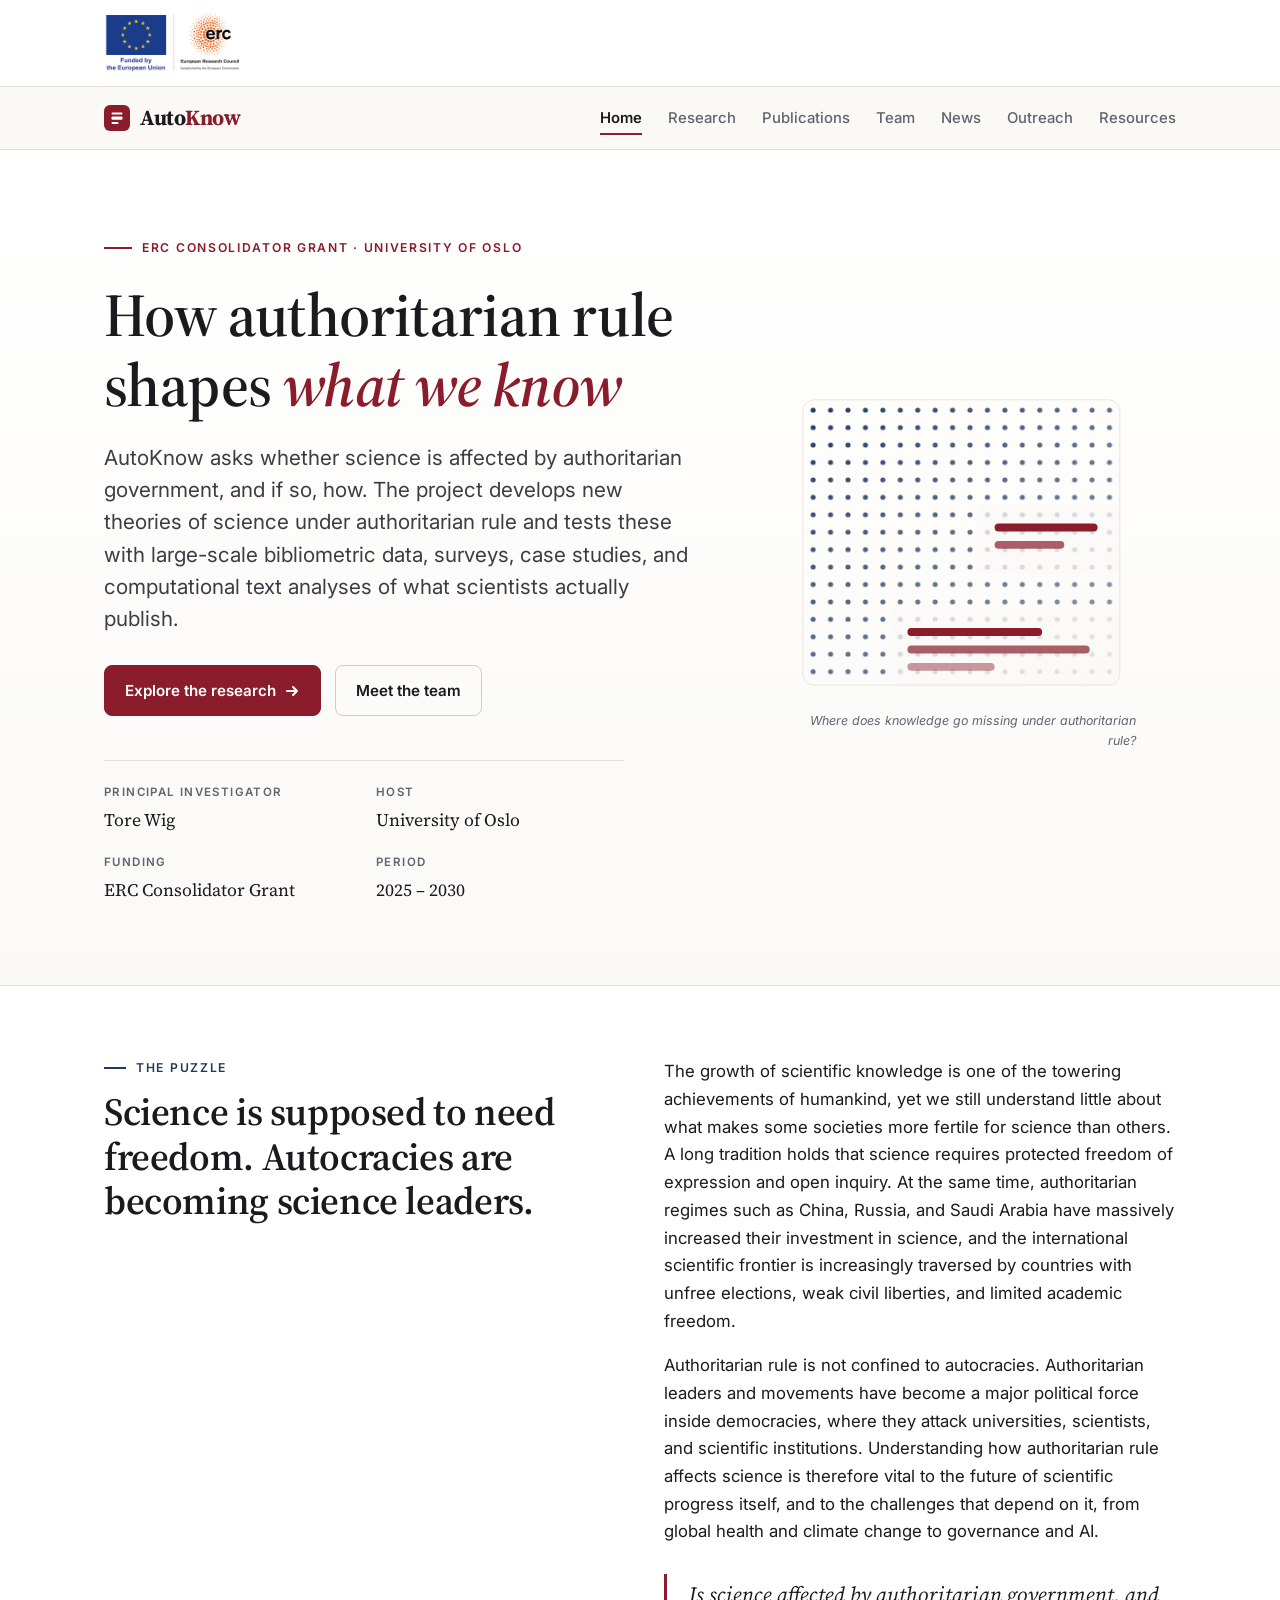
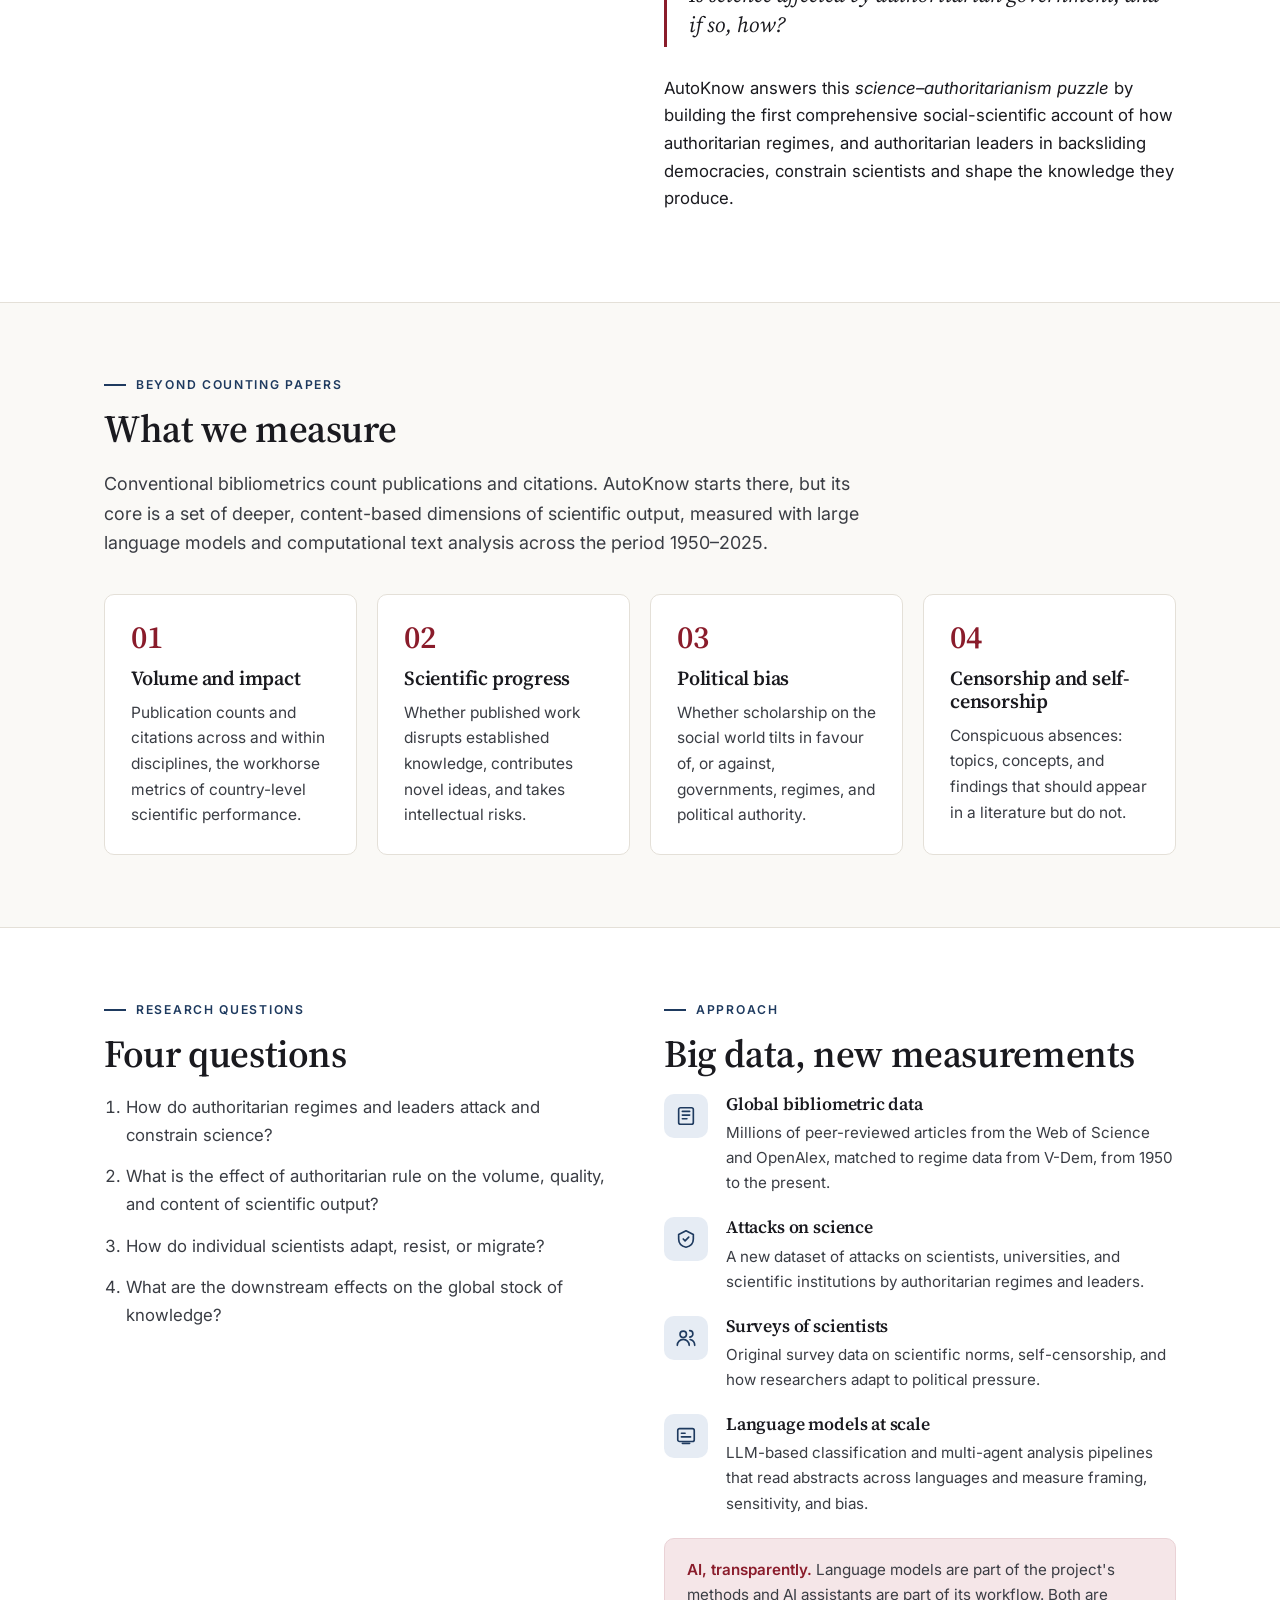
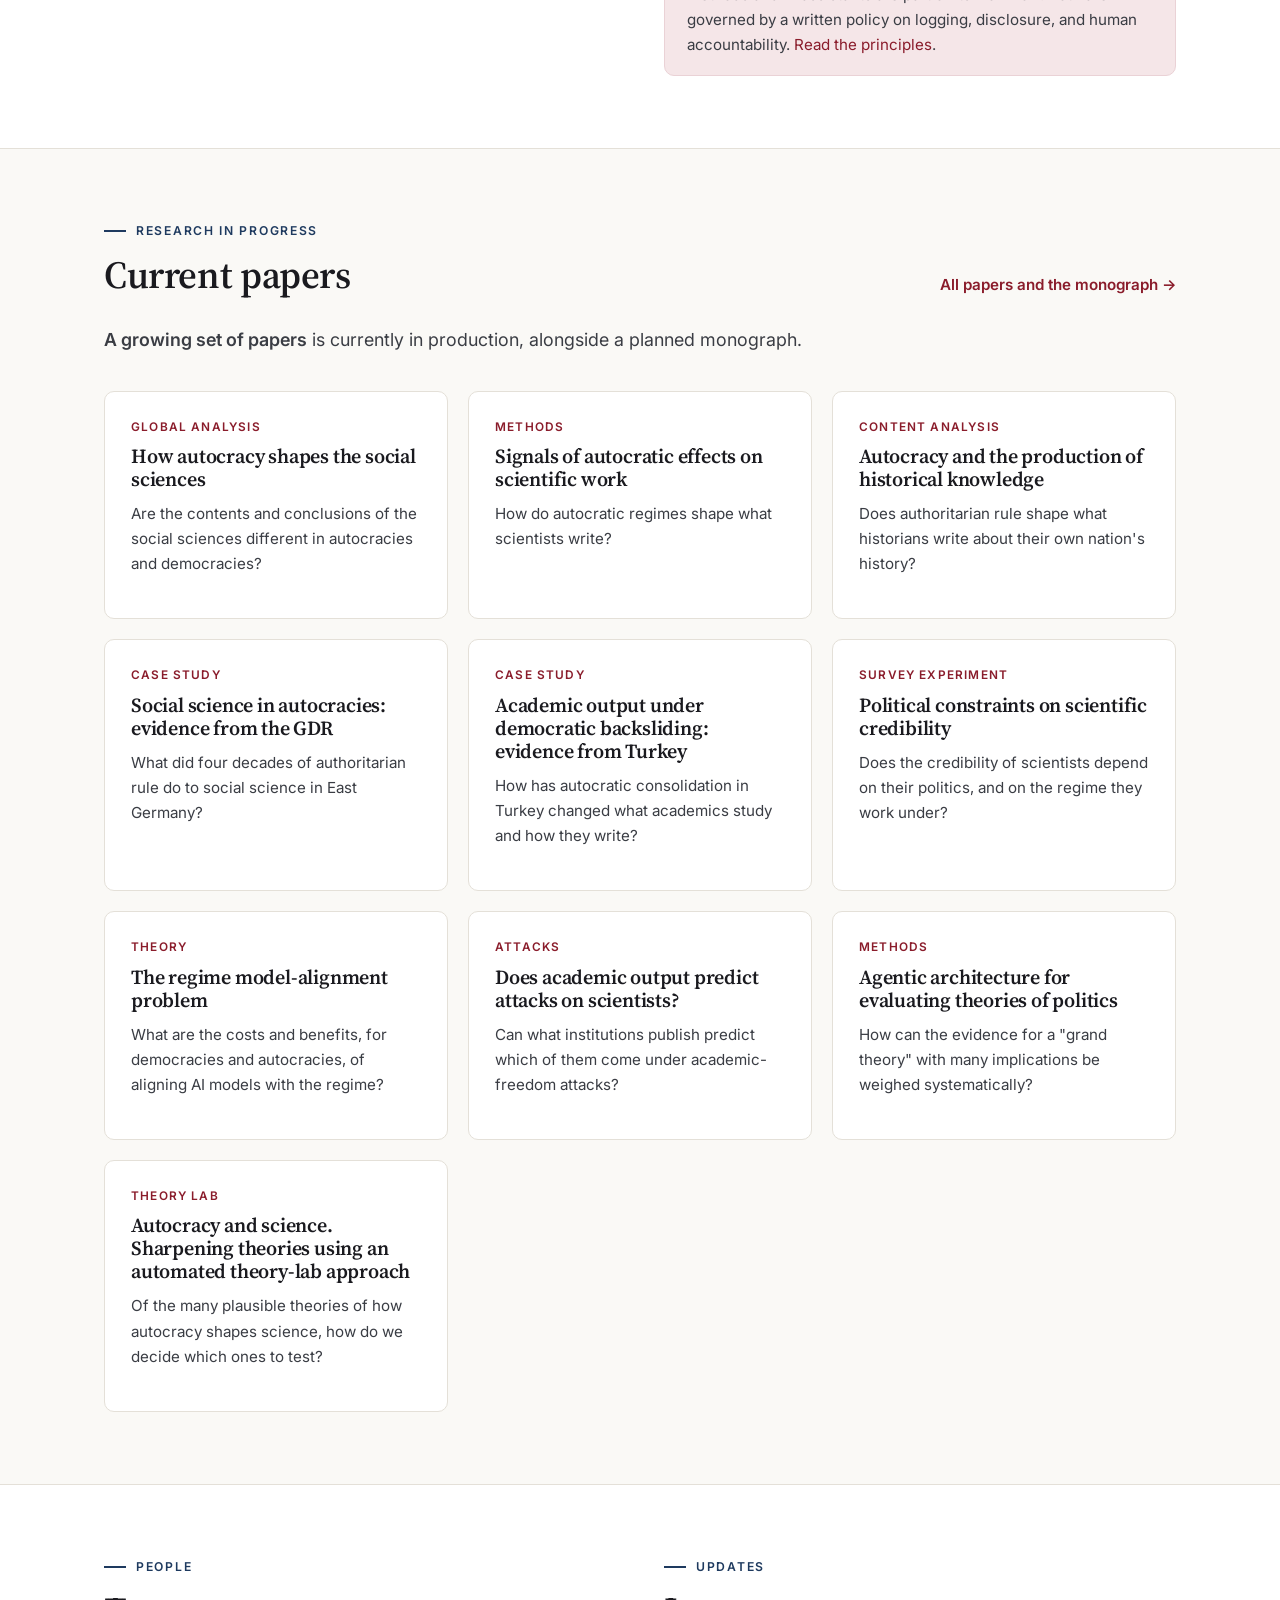
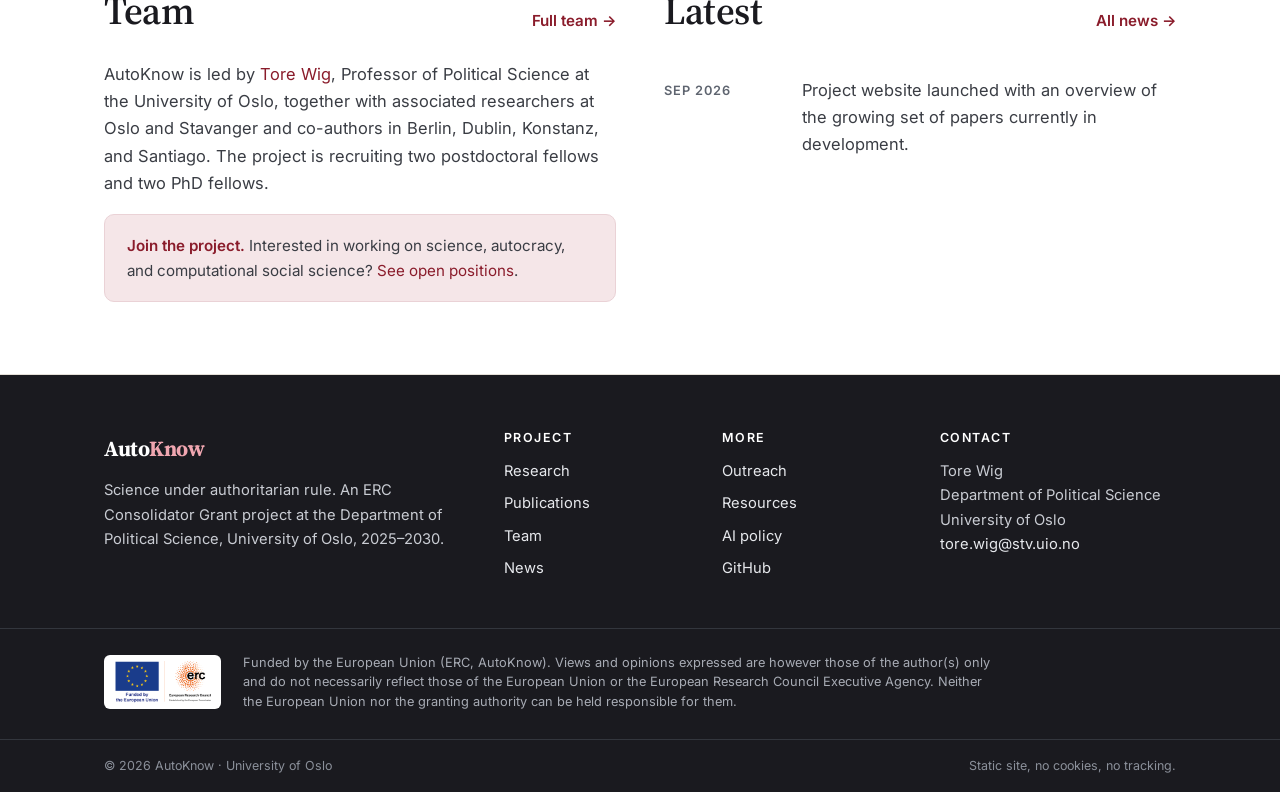
==== commit fe04680b: "Remove UiO logo and paper numbers; add regime model-alignment paper and Daniel Goldstein Co-Authored" ====
--- a/index.html
+++ b/index.html
@@ -20,7 +20,6 @@
 
 <div class="masthead">
   <div class="wrap mast-inner">
-    <a class="mast-uio" href="https://www.uio.no/english/" target="_blank" rel="noopener"><img src="assets/uio-logo.png" alt="University of Oslo"></a>
     <a class="mast-erc" href="https://erc.europa.eu/" target="_blank" rel="noopener"><img src="assets/erc-eu-logo.png" alt="Funded by the European Union — European Research Council"></a>
   </div>
 </div>
@@ -155,34 +154,39 @@
     <p class="intro"><strong>A growing set of papers</strong> is currently in production, alongside a planned monograph.</p>
     <div class="papers">
       <article class="paper">
-        <div class="pid">P01</div>
+        <div class="pid">Global analysis</div>
         <h3><a href="papers.html#p01">How autocracy shapes the social sciences</a></h3>
         <p>Are the contents and conclusions of the social sciences different in autocracies and democracies?</p>
       </article>
       <article class="paper">
-        <div class="pid">P02</div>
+        <div class="pid">Methods</div>
         <h3><a href="papers.html#p02">Signals of autocratic effects on scientific work</a></h3>
         <p>How do autocratic regimes shape what scientists write?</p>
       </article>
       <article class="paper">
-        <div class="pid">P03</div>
+        <div class="pid">Content analysis</div>
         <h3><a href="papers.html#p03">Autocracy and the production of historical knowledge</a></h3>
         <p>Does authoritarian rule shape what historians write about their own nation's history?</p>
       </article>
       <article class="paper">
-        <div class="pid">P06</div>
+        <div class="pid">Case study</div>
         <h3><a href="papers.html#p06">Social science in autocracies: evidence from the GDR</a></h3>
         <p>What did four decades of authoritarian rule do to social science in East Germany?</p>
       </article>
       <article class="paper">
-        <div class="pid">P08</div>
+        <div class="pid">Case study</div>
         <h3><a href="papers.html#p08">Academic output under democratic backsliding: evidence from Turkey</a></h3>
         <p>How has autocratic consolidation in Turkey changed what academics study and how they write?</p>
       </article>
       <article class="paper">
-        <div class="pid">P09</div>
+        <div class="pid">Survey experiment</div>
         <h3><a href="papers.html#p09">Political constraints on scientific credibility</a></h3>
         <p>Does the credibility of scientists depend on their politics, and on the regime they work under?</p>
+      </article>
+      <article class="paper">
+        <div class="pid">Theory</div>
+        <h3><a href="papers.html#p10">The regime model-alignment problem</a></h3>
+        <p>What are the costs and benefits, for democracies and autocracies, of aligning AI models with the regime?</p>
       </article>
       <article class="paper">
         <div class="pid">Attacks</div>
--- a/assets/style.css
+++ b/assets/style.css
@@ -57,9 +57,8 @@
 .mast-inner{display:flex;align-items:center;justify-content:space-between;gap:20px;padding:14px 24px}
 .mast-inner a{display:block;line-height:0}
 .mast-inner a:hover{text-decoration:none;opacity:.85}
-.mast-uio img{height:50px;width:auto}
 .mast-erc img{height:58px;width:auto}
-@media(max-width:560px){.mast-uio img{height:34px}.mast-erc img{height:40px}}
+@media(max-width:560px){.mast-erc img{height:40px}}
 
 .nav{
   position:sticky;top:0;z-index:50;
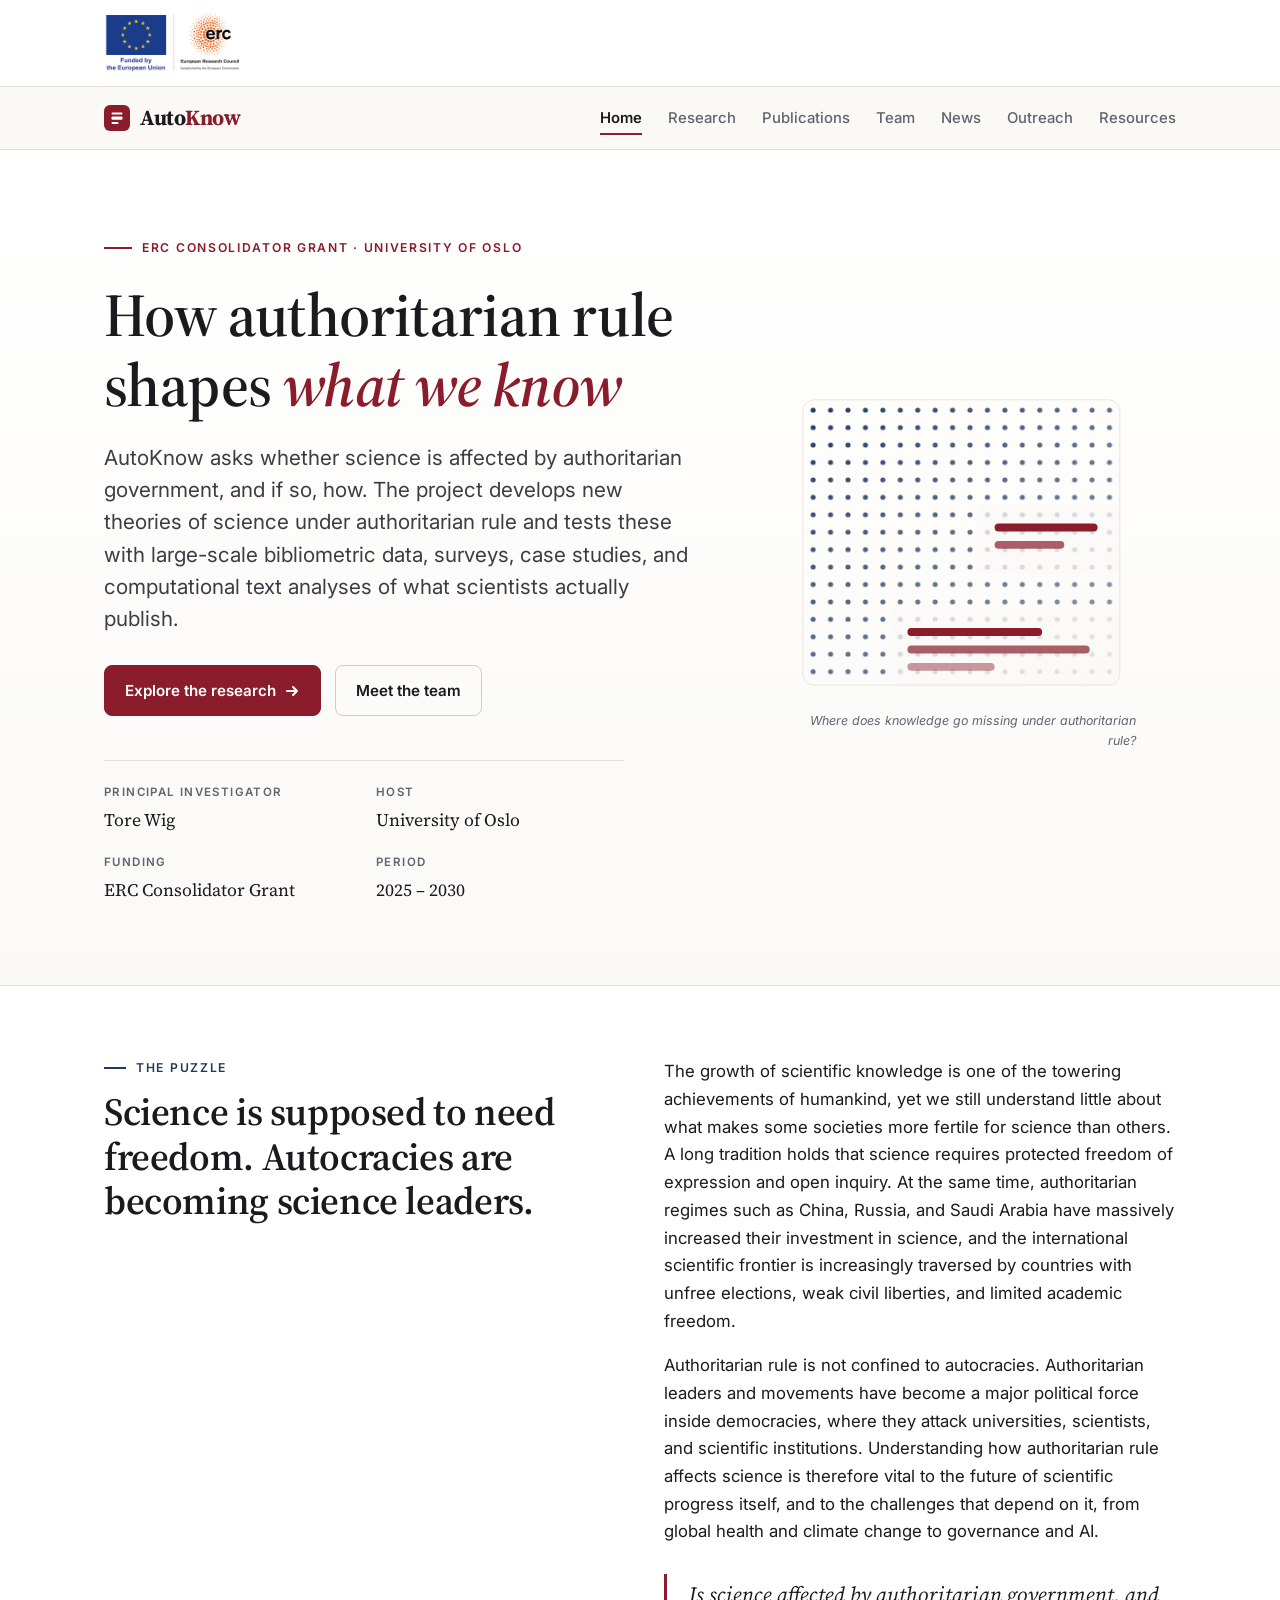
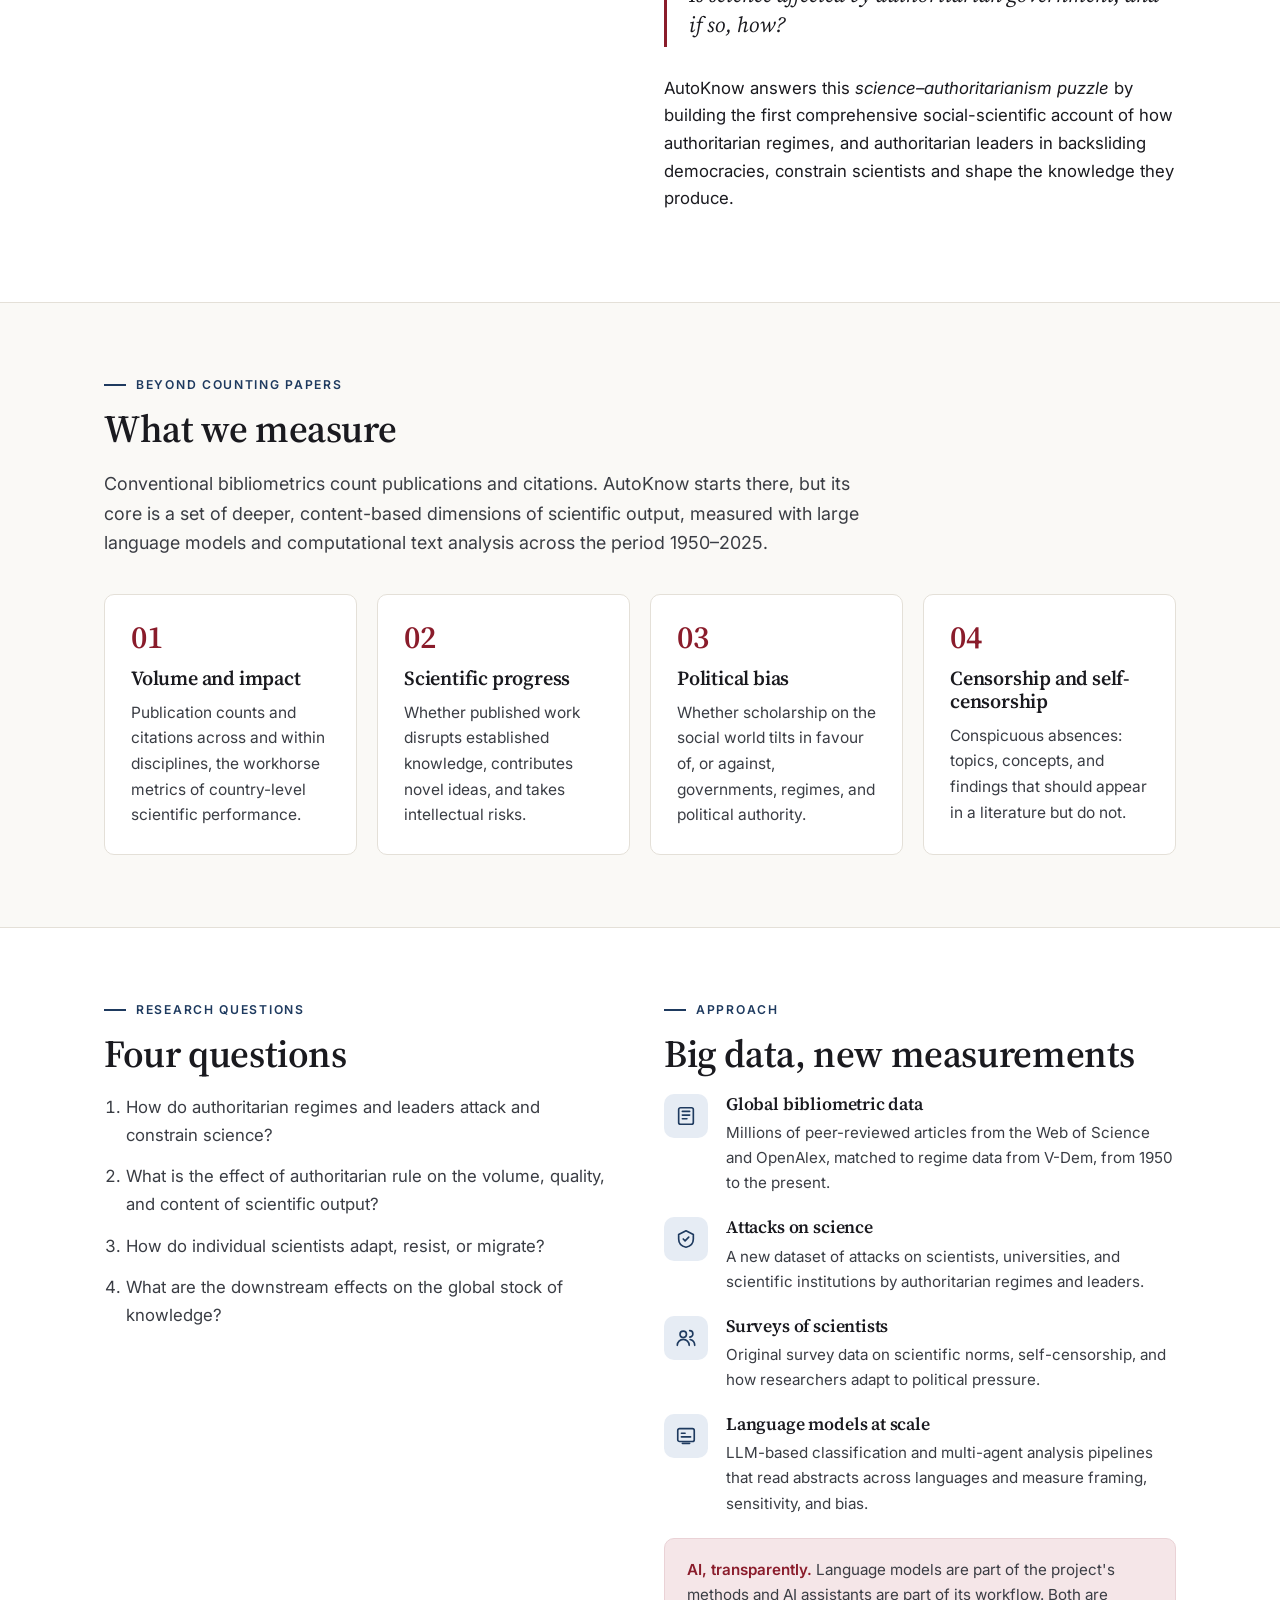
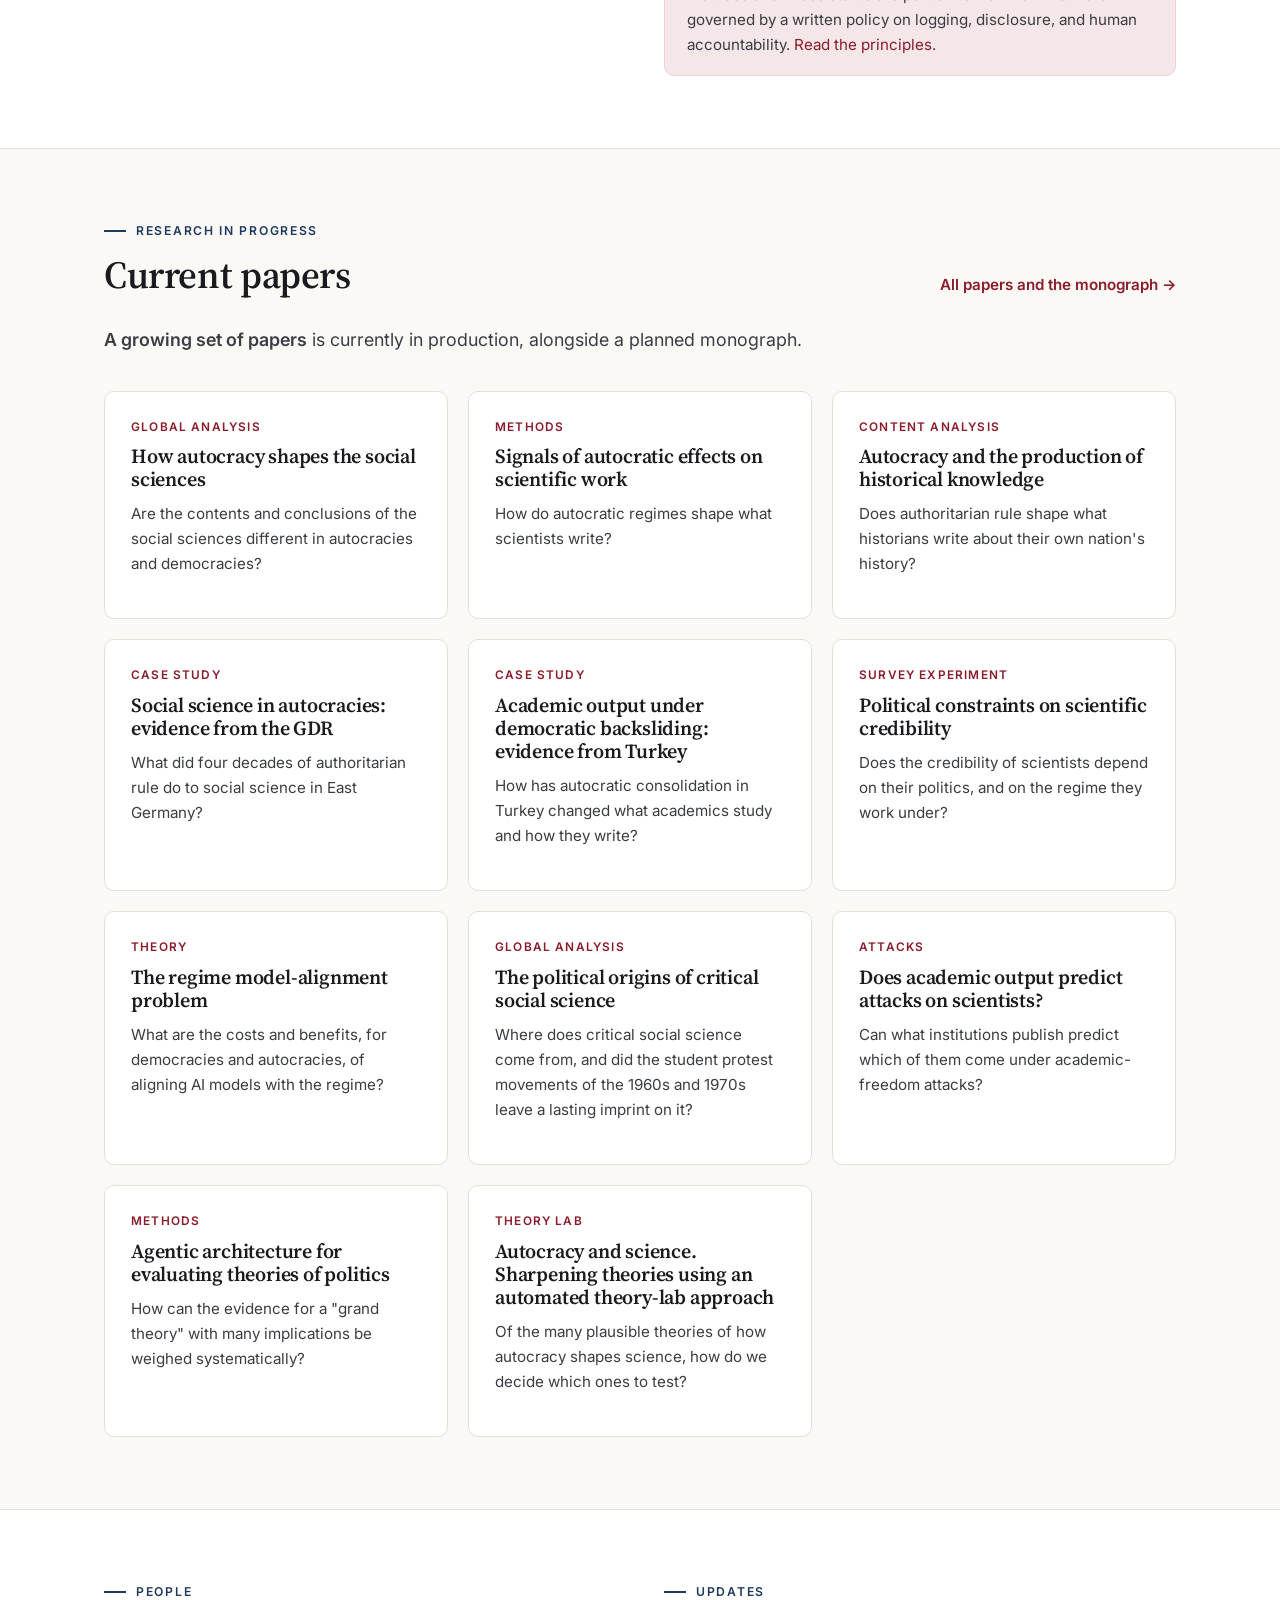
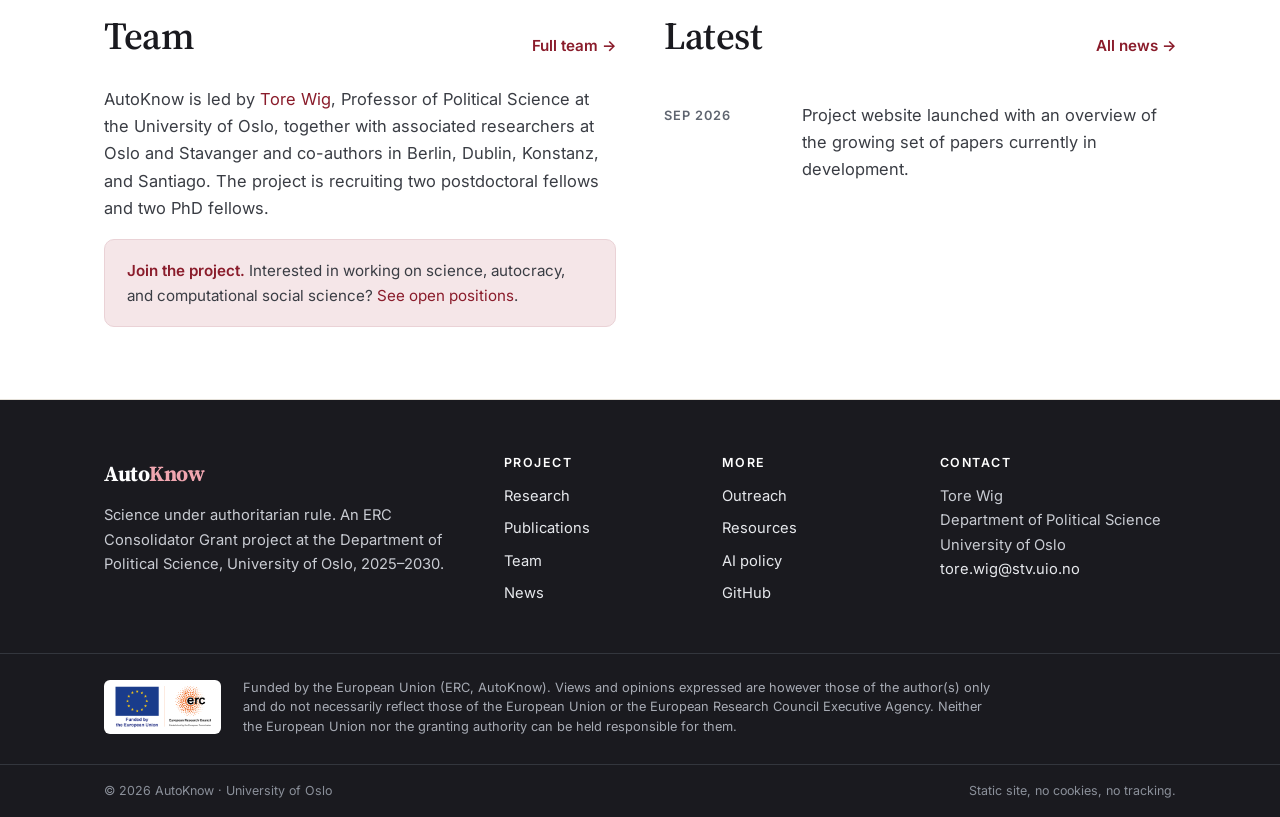
==== commit fc752fdc: "Add The Political Origins of Critical Social Science; add Hjorth and Baltzersen to team Co-Authored-" ====
--- a/index.html
+++ b/index.html
@@ -189,6 +189,11 @@
         <p>What are the costs and benefits, for democracies and autocracies, of aligning AI models with the regime?</p>
       </article>
       <article class="paper">
+        <div class="pid">Global analysis</div>
+        <h3><a href="papers.html#critical">The political origins of critical social science</a></h3>
+        <p>Where does critical social science come from, and did the student protest movements of the 1960s and 1970s leave a lasting imprint on it?</p>
+      </article>
+      <article class="paper">
         <div class="pid">Attacks</div>
         <h3><a href="papers.html#attacks">Does academic output predict attacks on scientists?</a></h3>
         <p>Can what institutions publish predict which of them come under academic-freedom attacks?</p>
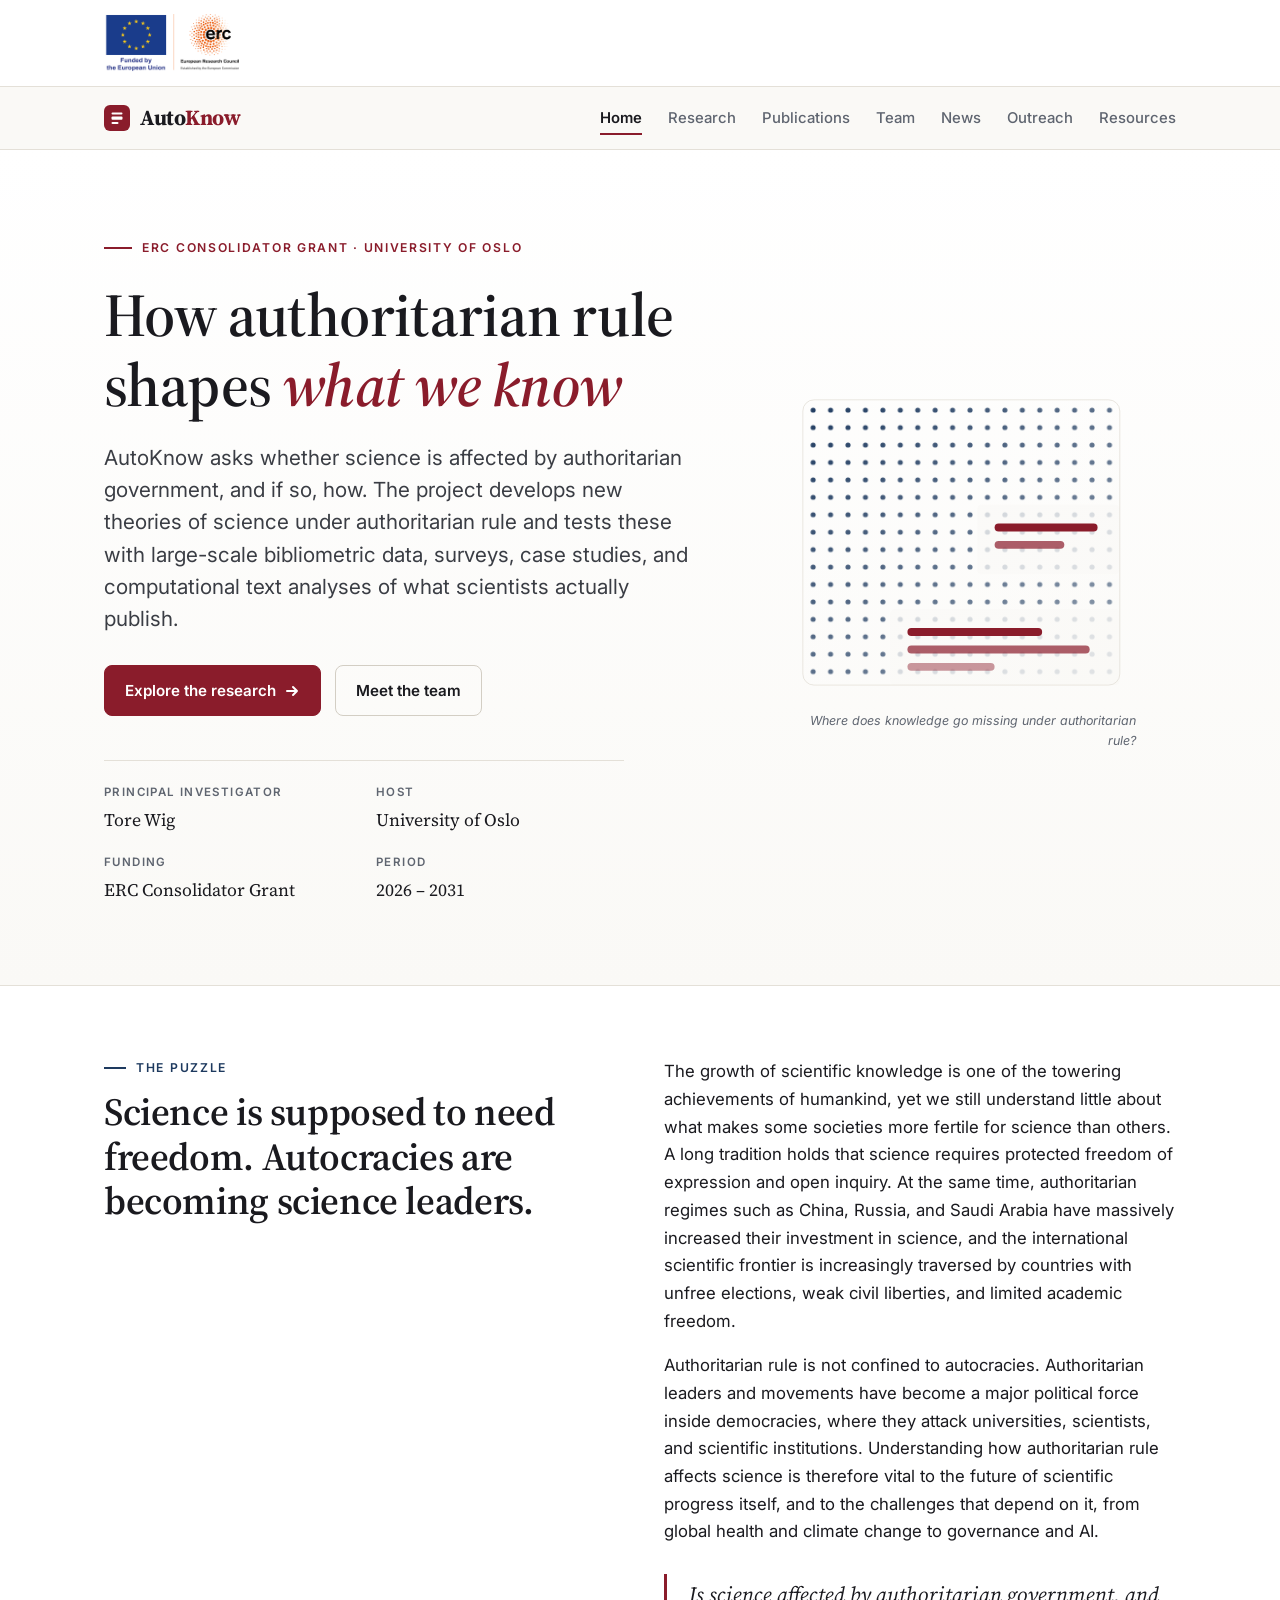
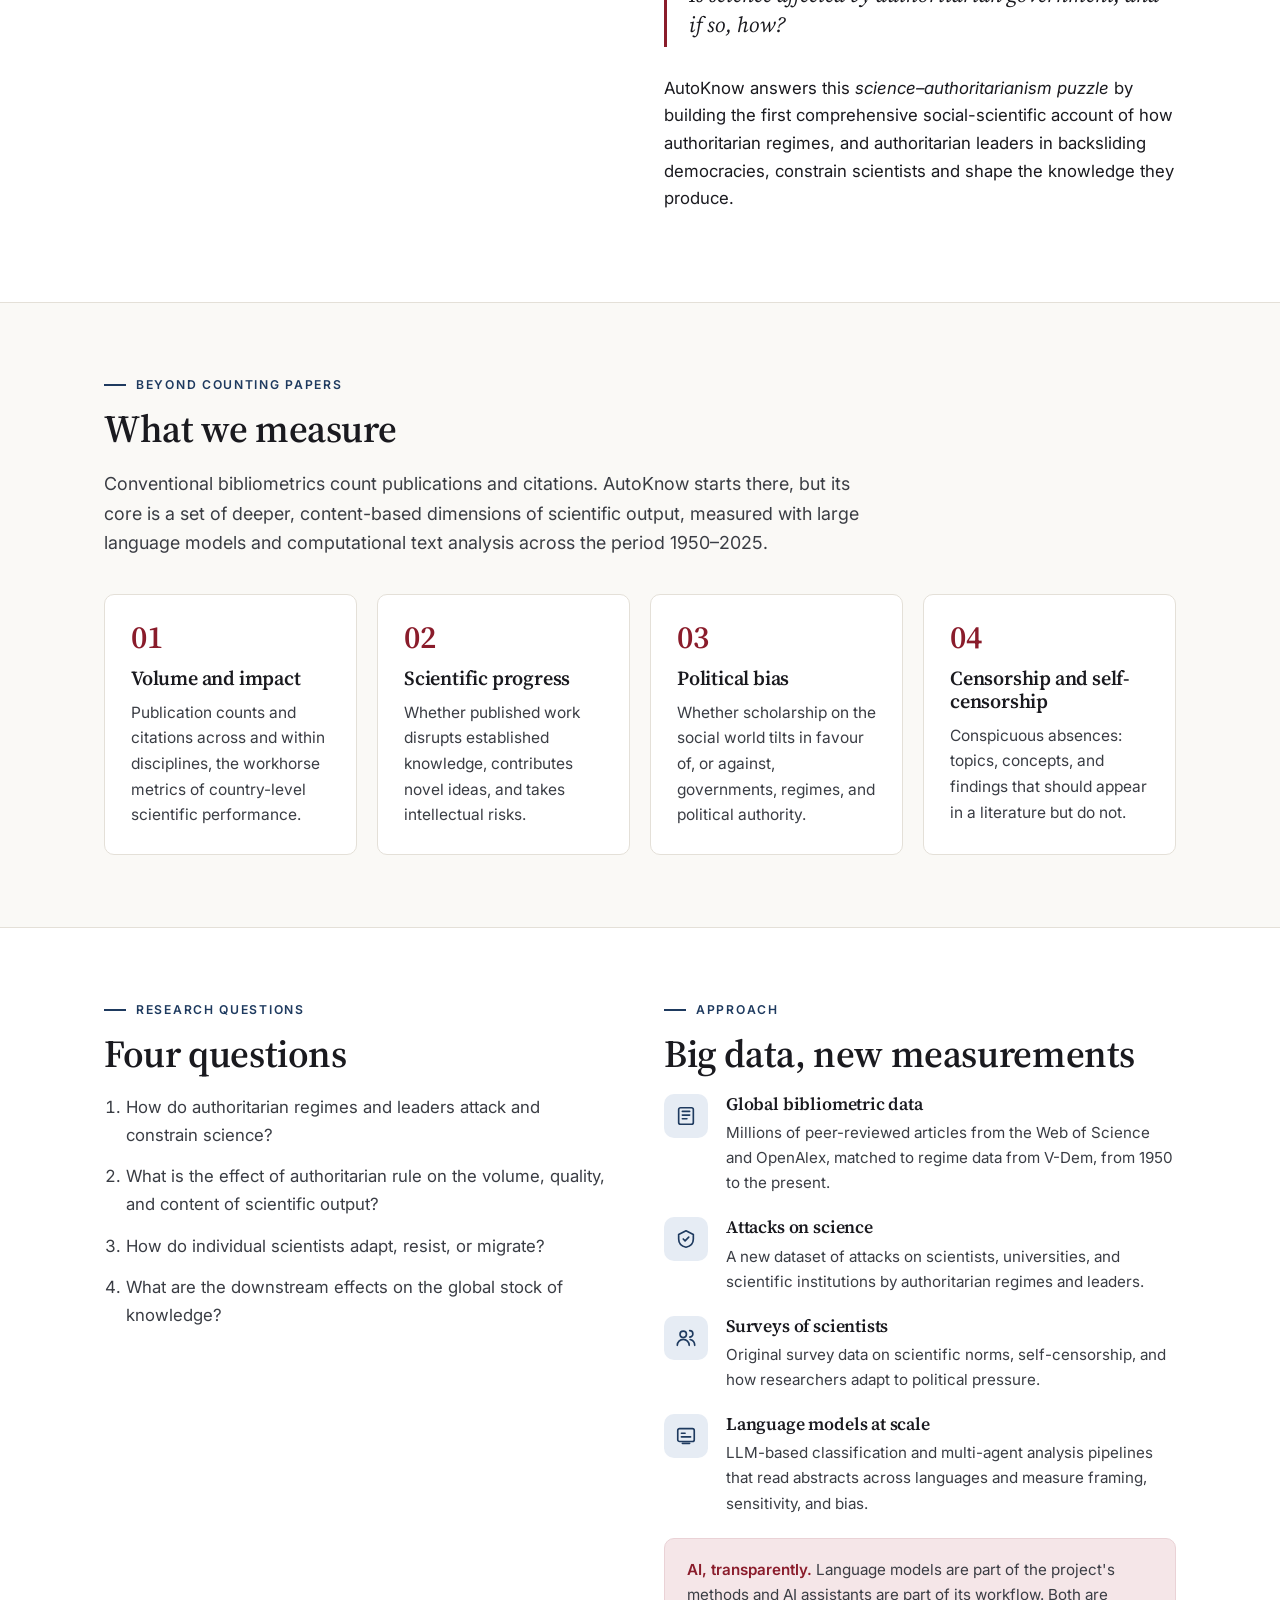
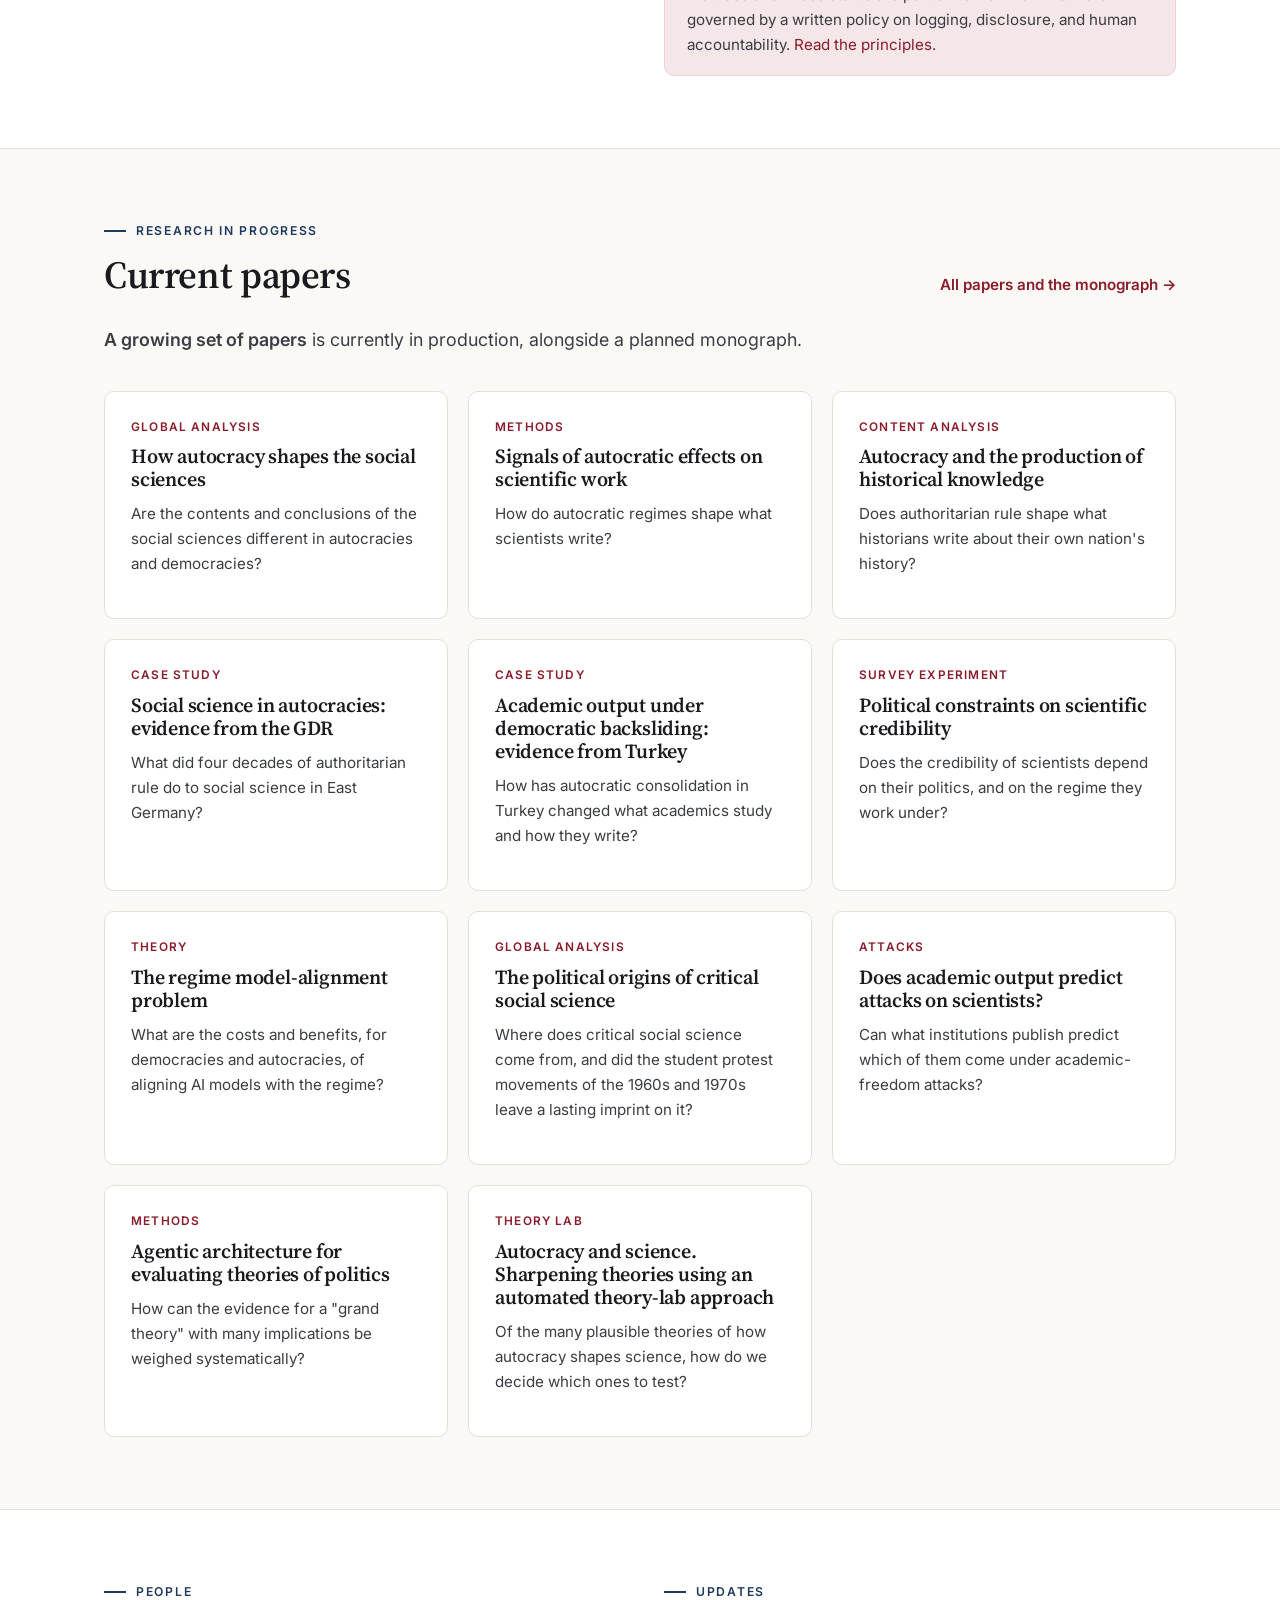
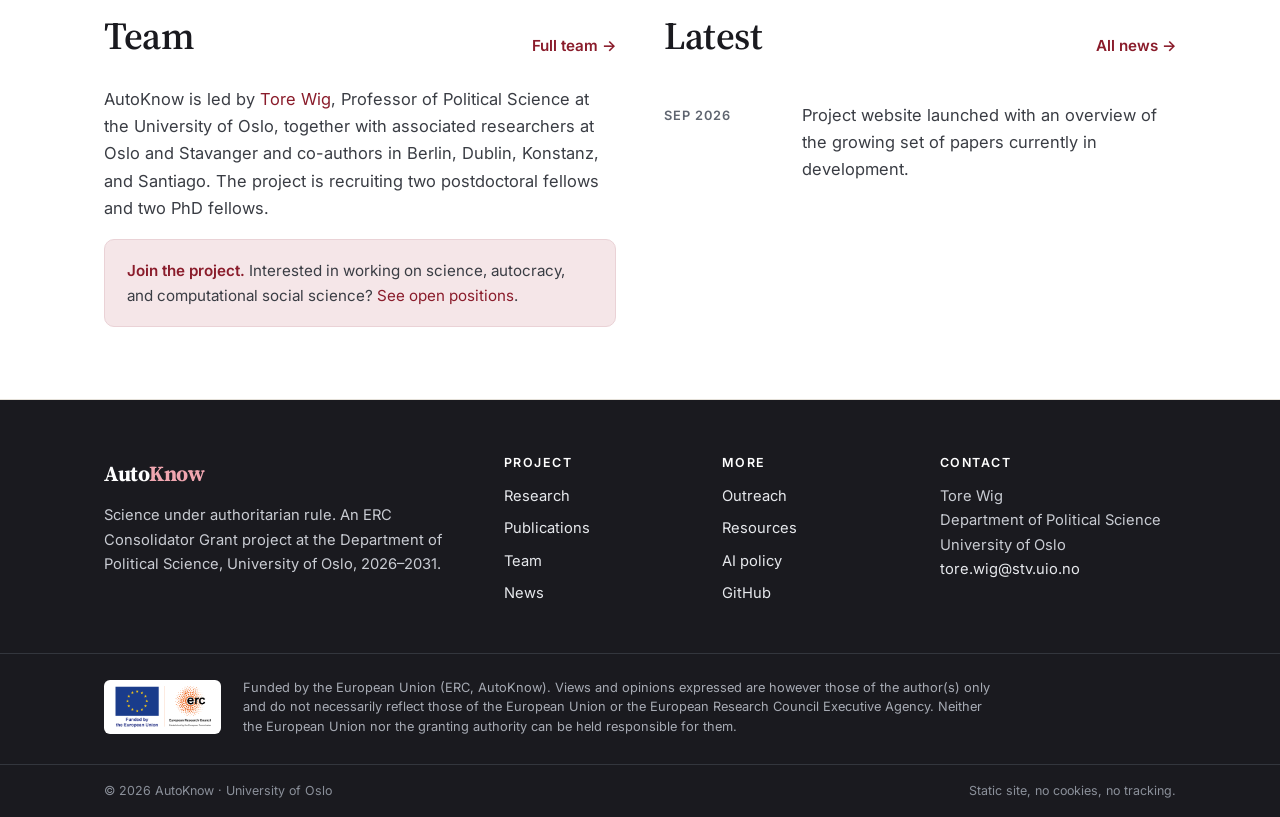
==== commit 4fde5f23: "Correct project period to 2026–2031 (per CORDIS: May 2026 – April 2031) Co-Authored-By: Claude Opus " ====
--- a/index.html
+++ b/index.html
@@ -56,7 +56,7 @@
         <div class="fact"><b>Principal investigator</b><span>Tore Wig</span></div>
         <div class="fact"><b>Host</b><span>University of Oslo</span></div>
         <div class="fact"><b>Funding</b><span>ERC Consolidator Grant</span></div>
-        <div class="fact"><b>Period</b><span>2025 – 2030</span></div>
+        <div class="fact"><b>Period</b><span>2026 – 2031</span></div>
       </div>
     </div>
     <figure class="hero-art" aria-hidden="true">
@@ -235,7 +235,7 @@
   <div class="wrap foot-grid">
     <div>
       <a class="brand" href="index.html"><span>Auto<em>Know</em></span></a>
-      <p>Science under authoritarian rule. An ERC Consolidator Grant project at the Department of Political Science, University of Oslo, 2025–2030.</p>
+      <p>Science under authoritarian rule. An ERC Consolidator Grant project at the Department of Political Science, University of Oslo, 2026–2031.</p>
     </div>
     <div>
       <h4>Project</h4>
